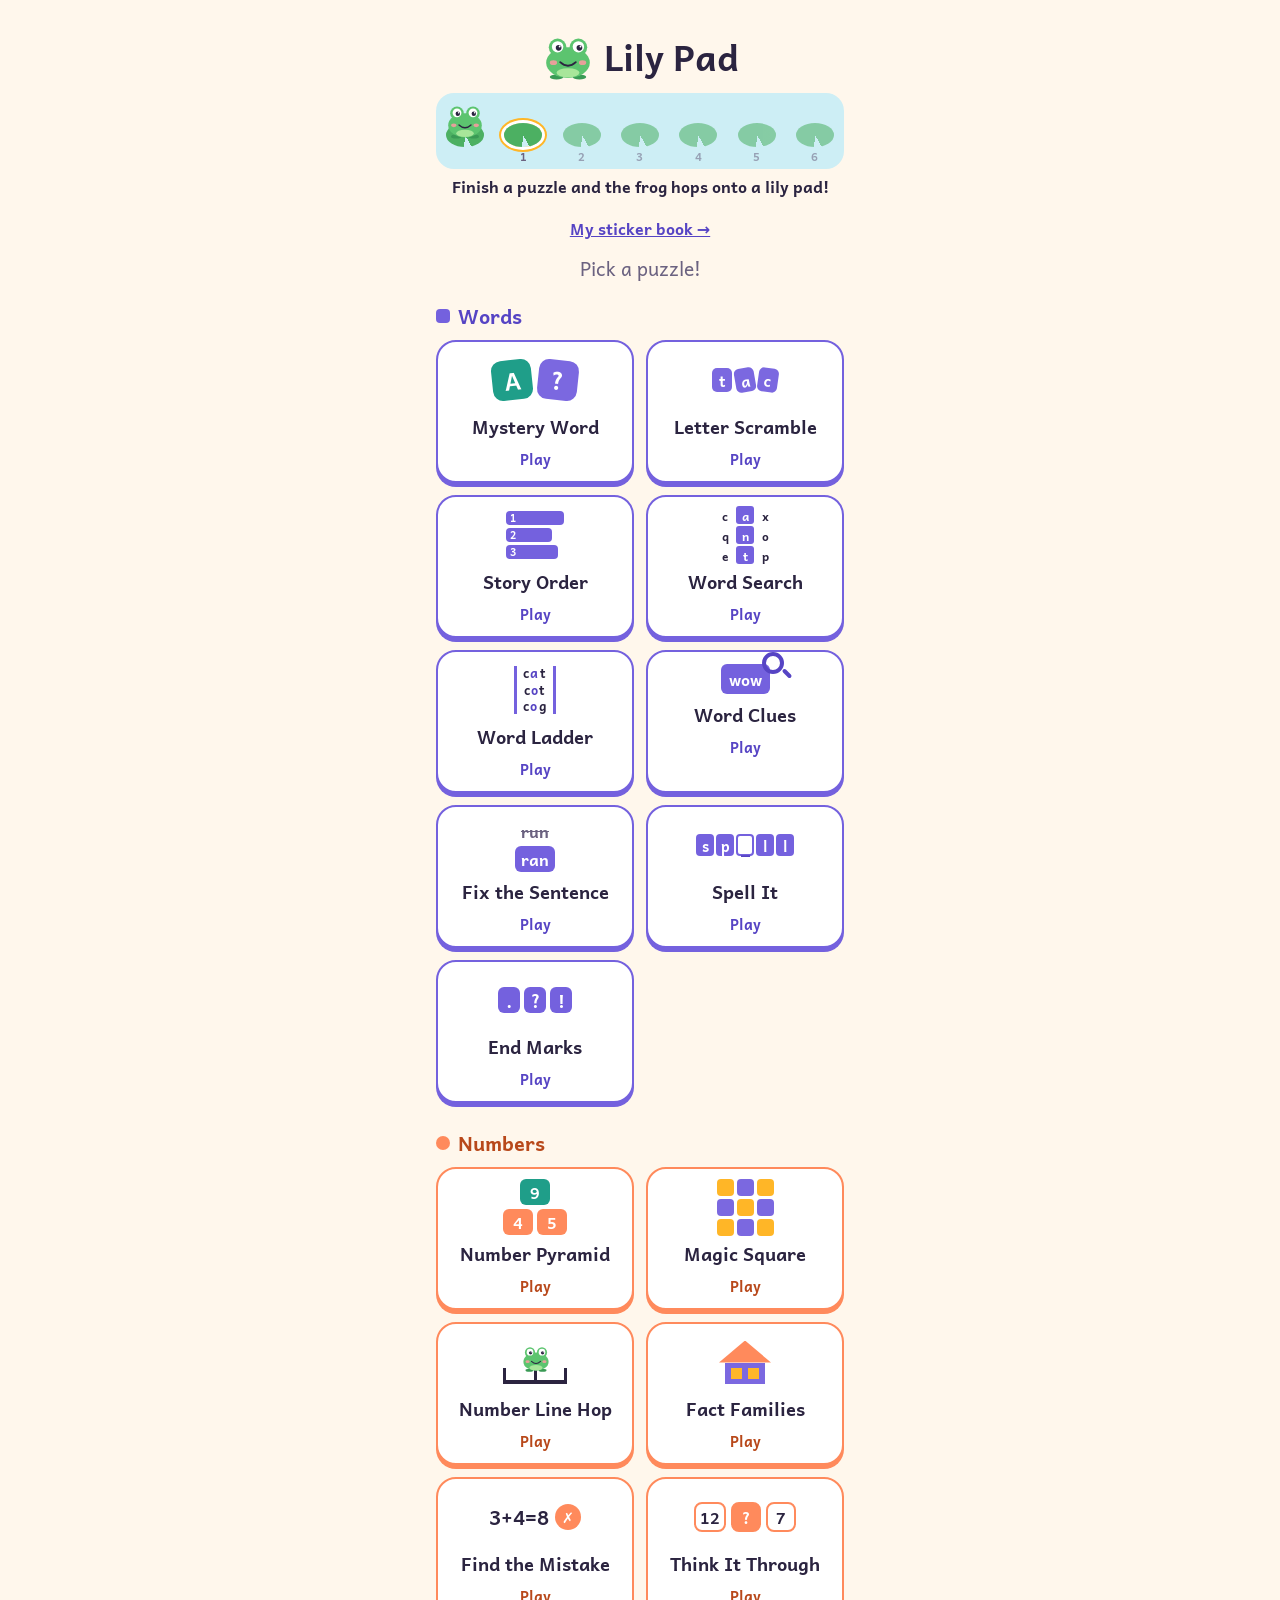
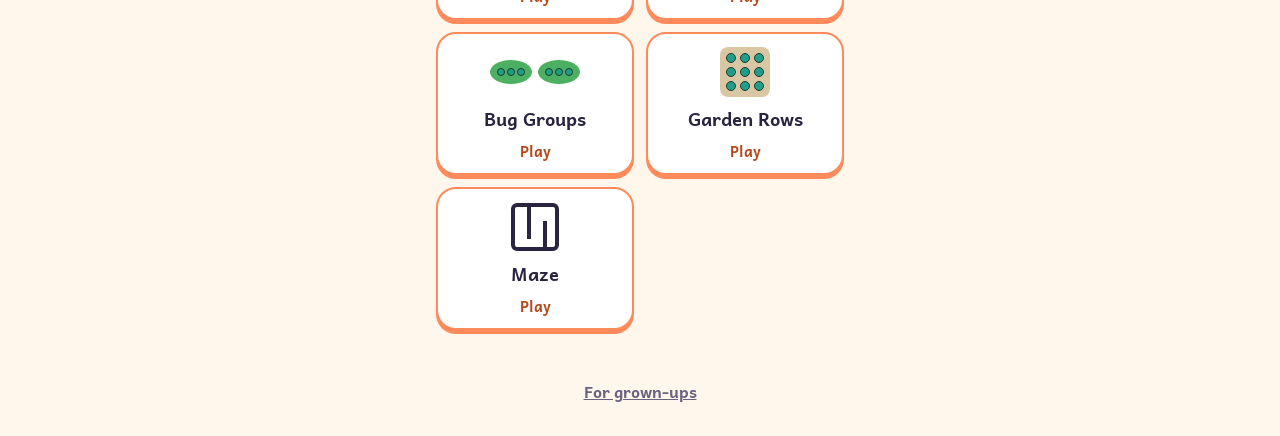
==== index.html @ 466ff2df "Merge pull request #61 from glee-builds/sticker-gifts Add a sticker gift after each puzzle, and a st" ====
<!DOCTYPE html>
<html lang="en">
<head>
  <meta charset="utf-8">
  <meta name="viewport" content="width=device-width, initial-scale=1, viewport-fit=cover">
  <meta name="theme-color" content="#fff7ec">
  <title>Lily Pad</title>
  <!-- Home-screen app: name, icon, and colors (see manifest.webmanifest). -->
  <link rel="manifest" href="manifest.webmanifest">
  <link rel="icon" href="assets/icon.svg" type="image/svg+xml">
  <link rel="apple-touch-icon" href="assets/apple-touch-icon.png">
  <meta name="apple-mobile-web-app-capable" content="yes">
  <meta name="mobile-web-app-capable" content="yes">
  <meta name="apple-mobile-web-app-title" content="Lily Pad">
  <link rel="stylesheet" href="styles.css">
</head>
<body>
  <!-- Splash: shown while the app starts, then faded out by app.js. -->
  <div id="splash" class="splash" aria-hidden="true">
    <img class="splash-frog" src="assets/frog.svg" alt="">
    <p class="splash-name">Lily Pad</p>
  </div>

  <div class="app">

    <!-- Home: pick a puzzle -->
    <section id="home" class="view">
      <header class="top home-top">
        <h1 class="brand"><img class="brand-frog" src="assets/frog.svg" alt="">Lily Pad</h1>
        <!-- The pond: one lily pad per puzzle day. Drawn by app.js. -->
        <div class="pond" id="pond" role="img"></div>
        <p class="pond-caption" id="pond-caption"></p>
        <!-- Links to yesterday's puzzles after a missed day. Filled in by app.js. -->
        <a class="catch-up" id="catch-up" hidden></a>
        <!-- Opens the sticker book. The count is filled in by app.js. -->
        <a class="sticker-link" id="sticker-link" href="#stickers"></a>
        <p class="subtitle" id="subtitle">Pick a puzzle!</p>
      </header>

      <section class="group group-words" aria-labelledby="group-words">
        <h2 class="group-title" id="group-words">Words</h2>
        <nav class="cards" aria-label="Words puzzles">
        <a class="card card-play card-words" href="#mystery-word">
          <span class="card-art" aria-hidden="true">
            <span class="mini mini-a">A</span><span class="mini mini-q">?</span>
          </span>
          <span class="card-name">Mystery Word</span>
          <span class="card-status" id="status-mystery-word">Play</span>
        </a>

        <a class="card card-play card-words" href="#letter-scramble">
          <span class="card-art" aria-hidden="true">
            <span class="scramble-art"><span>t</span><span>a</span><span>c</span></span>
          </span>
          <span class="card-name">Letter Scramble</span>
          <span class="card-status" id="status-letter-scramble">Play</span>
        </a>

        <a class="card card-play card-words" href="#story-order">
          <span class="card-art" aria-hidden="true">
            <span class="story-art"><span>1</span><span>2</span><span>3</span></span>
          </span>
          <span class="card-name">Story Order</span>
          <span class="card-status" id="status-story-order">Play</span>
        </a>
        <a class="card card-play card-words" href="#word-search">
          <span class="card-art" aria-hidden="true">
            <span class="search-art"><span>c</span><span class="search-art-hit">a</span><span>x</span><span>q</span><span class="search-art-hit">n</span><span>o</span><span>e</span><span class="search-art-hit">t</span><span>p</span></span>
          </span>
          <span class="card-name">Word Search</span>
          <span class="card-status" id="status-word-search">Play</span>
        </a>
        <a class="card card-play card-words" href="#word-ladder">
          <span class="card-art" aria-hidden="true">
            <span class="ladder-art"><span>c<b>a</b>t</span><span>c<b>o</b>t</span><span>c<b>o</b>g</span></span>
          </span>
          <span class="card-name">Word Ladder</span>
          <span class="card-status" id="status-word-ladder">Play</span>
        <a class="card card-play card-words" href="#word-clues">
            <span class="clue-art"><span class="clue-glass"></span><span class="clue-word">wow</span></span>
          <span class="card-name">Word Clues</span>
          <span class="card-status" id="status-word-clues">Play</span>
        </a>

        <a class="card card-play card-words" href="#fix-sentence">
          <span class="card-art" aria-hidden="true">
            <span class="fix-art"><span class="fix-art-old">run</span><span class="fix-art-new">ran</span></span>
          </span>
          <span class="card-name">Fix the Sentence</span>
          <span class="card-status" id="status-fix-sentence">Play</span>
        </a>
        <a class="card card-play card-words" href="#spell-it">
          <span class="card-art" aria-hidden="true">
            <span class="spell-art"><span>s</span><span>p</span><span class="spell-art-blank">_</span><span>l</span><span>l</span></span>
          </span>
          <span class="card-name">Spell It</span>
          <span class="card-status" id="status-spell-it">Play</span>
        </a>
        <a class="card card-play card-words" href="#end-marks">
          <span class="card-art" aria-hidden="true">
            <span class="marks-art"><span>.</span><span>?</span><span>!</span></span>
          </span>
          <span class="card-name">End Marks</span>
          <span class="card-status" id="status-end-marks">Play</span>
        </a>
        </nav>
      </section>

      <section class="group group-numbers" aria-labelledby="group-numbers">
        <h2 class="group-title" id="group-numbers">Numbers</h2>
        <nav class="cards" aria-label="Numbers puzzles">
        <a class="card card-play card-numbers" href="#number-pyramid">
          <span class="card-art" aria-hidden="true">
            <span class="bricks">
              <span class="brick-row"><span>9</span></span>
              <span class="brick-row"><span>4</span><span>5</span></span>
            </span>
          </span>
          <span class="card-name">Number Pyramid</span>
          <span class="card-status" id="status-number-pyramid">Play</span>
        </a>

        <a class="card card-play card-numbers" href="#magic-square">
          <span class="card-art" aria-hidden="true">
            <span class="square-art"><span></span><span></span><span></span><span></span><span></span><span></span><span></span><span></span><span></span></span>
          </span>
          <span class="card-name">Magic Square</span>
          <span class="card-status" id="status-magic-square">Play</span>
        </a>

        <a class="card card-play card-numbers" href="#number-line">
          <span class="card-art" aria-hidden="true">
            <span class="hop-art"><img class="hop-frog" src="assets/frog.svg" alt=""></span>
          </span>
          <span class="card-name">Number Line Hop</span>
          <span class="card-status" id="status-number-line">Play</span>
        </a>

        <a class="card card-play card-numbers" href="#fact-families">
          <span class="card-art" aria-hidden="true">
            <span class="house-art"><span class="house-art-roof"></span><span class="house-art-body"><span></span><span></span></span></span>
          </span>
          <span class="card-name">Fact Families</span>
          <span class="card-status" id="status-fact-families">Play</span>
        </a>

        <a class="card card-play card-numbers" href="#find-the-mistake">
          <span class="card-art" aria-hidden="true">
            <span class="oops-art"><span>3+4=8</span><span class="oops-mark">✗</span></span>
          </span>
          <span class="card-name">Find the Mistake</span>
          <span class="card-status" id="status-find-the-mistake">Play</span>
        </a>

        <a class="card card-play card-numbers" href="#word-problems">
          <span class="card-art" aria-hidden="true">
            <span class="think-art"><span>12</span><span class="think-q">?</span><span>7</span></span>
          </span>
          <span class="card-name">Think It Through</span>
          <span class="card-status" id="status-word-problems">Play</span>
        </a>

        <a class="card card-play card-numbers" href="#bug-groups">
          <span class="card-art" aria-hidden="true">
            <span class="bugs-art"><span><i></i><i></i><i></i></span><span><i></i><i></i><i></i></span></span>
          </span>
          <span class="card-name">Bug Groups</span>
          <span class="card-status" id="status-bug-groups">Play</span>
        </a>

        <a class="card card-play card-numbers" href="#garden-rows">
          <span class="card-art" aria-hidden="true">
            <span class="garden-art"><i></i><i></i><i></i><i></i><i></i><i></i><i></i><i></i><i></i></span>
          </span>
          <span class="card-name">Garden Rows</span>
          <span class="card-status" id="status-garden-rows">Play</span>
        </a>

        <a class="card card-play card-numbers" href="#maze">
          <span class="card-art" aria-hidden="true">
            <span class="maze-art"></span>
          </span>
          <span class="card-name">Maze</span>
          <span class="card-status" id="status-maze">Play</span>
        </a>
        </nav>
      </section>

      <p class="grown-up-link"><a href="#grown-ups">For grown-ups</a></p>
    </section>

    <!-- Each game's screen is added here by src/app.js, from its GAMES list. -->

  </div>

  <!-- Celebration card, shared by every game. -->
  <section id="done" class="done" role="dialog" aria-labelledby="done-title" hidden>
    <div class="done-card">
      <img class="done-star" src="assets/frog.svg" alt="">
      <p class="done-title" id="done-title">You did it!</p>
      <p class="done-streak" id="done-streak"></p>
      <!-- The gift: tap to open it and get a sticker. Filled in by app.js. -->
      <button class="gift" type="button" id="gift" hidden>
        <span class="gift-box" aria-hidden="true">🎁</span>
        <span class="gift-label">Tap to open your gift!</span>
      </button>
      <p class="gift-sticker" id="gift-sticker" hidden></p>
      <a class="button" href="#">Pick another puzzle</a>
      <button class="link-button" type="button" id="done-close">See my puzzle</button>
    </div>
  </section>

  <!-- Falling stars at the end of a puzzle. Filled in by app.js. -->
  <div id="confetti" class="confetti" aria-hidden="true"></div>

  <noscript>This puzzle needs JavaScript turned on.</noscript>
  <p id="load-problem" class="load-problem" role="alert" hidden>
    Lily Pad didn't finish loading. Pull down to refresh, or close it and open it again.
  </p>
  <script type="module" src="src/app.js"></script>
  <script>
    // If the app's code hasn't started after 5 seconds (for example, the
    // phone kept an old copy of a file after an update), say so kindly.
    setTimeout(function () {
      if (!window.lilyPadStarted) document.getElementById('load-problem').hidden = false;
    }, 5000);
  </script>
</body>
</html>
---- styles.css ----
/* Colors live here as variables so every screen uses the same palette. */
:root {
  --bg: #fff7ec;
  --text: #2b2440;
  --muted: #6b6280;
  --surface: #ffffff;
  --border: #e3dccf;

  /* Letter marks: color AND a symbol, never color alone. */
  --here: #1f9e89;       /* teal, with a check mark */
  --elsewhere: #7b68e0;  /* purple, with a two-way arrow */
  --none: #b9b3c6;       /* gray, no symbol */
  --mark-text: #ffffff;

  --go: #ff8a5c;
  --on-go: #2b2440;      /* text on orange: dark in both modes (white is too faint) */
  --star: #ffb627;
  --words: #7461de;      /* home sections: purple for words (white text on it: 4.7:1) */
  --words-ink: #5644c4;  /* darker, for text on white */
  --numbers: #ff8a5c;    /* orange for numbers */
  --numbers-ink: #b8481a;
  --size-ink: #12705f;   /* teal text: "how many in each group" (times puzzles) */
  --water: #cdeef5;      /* the pond on the home screen */
  --pad: #4cb062;
  --bank: #d9c7a3;
}

@media (prefers-color-scheme: dark) {
  :root {
    --bg: #1d1a2b;
    --text: #f6f1ff;
    --muted: #b7aecb;
    --surface: #2c2840;
    --border: #463f60;
    --none: #67617f;
    --words-ink: #b4a8ff;
    --numbers-ink: #ffa47f;
    --size-ink: #5fd6bd;
    --water: #22405a;
    --bank: #6b5b45;
  }
}

* {
  box-sizing: border-box;
}

/* Anything hidden stays hidden, even if its own rule sets display. */
[hidden] {
  display: none !important;
}

/* Andika: a font made for children learning to read, with the "a" and "g"
   kids learn to write. The files live in this repo (assets/fonts, with its
   license), so there are still no outside network requests. Weights above
   700 use the bold file. */
@font-face {
  font-family: "Andika";
  src: url("assets/fonts/andika-latin-400-normal.woff2") format("woff2");
  font-weight: 400;
  font-style: normal;
  font-display: swap;
}

@font-face {
  font-family: "Andika";
  src: url("assets/fonts/andika-latin-700-normal.woff2") format("woff2");
  font-weight: 700;
  font-style: normal;
  font-display: swap;
}

html,
body {
  margin: 0;
}

body {
  background: var(--bg);
  color: var(--text);
  font-family: "Andika", ui-rounded, system-ui, -apple-system, "Segoe UI", Roboto, sans-serif;
  -webkit-text-size-adjust: 100%;
}

/* Buttons don't pick up the page font on their own. */
button {
  font-family: inherit;
}

/* ---------- Splash ---------- */

/* The splash fades out by itself (CSS only), so it can never get stuck
   over the app, even if the app's code fails to load. */
.splash {
  position: fixed;
  inset: 0;
  z-index: 100;
  display: flex;
  flex-direction: column;
  align-items: center;
  justify-content: center;
  gap: 8px;
  background: var(--water);
  pointer-events: none;
  animation: splash-out 400ms ease 700ms forwards;
}

@keyframes splash-out {
  to {
    opacity: 0;
    visibility: hidden;
  }
}

.splash-frog {
  width: 140px;
}

.splash-name {
  margin: 0;
  font-size: 2.4rem;
  font-weight: 800;
  color: var(--text);
}

/* Shown only if the app's code didn't start (see the script in index.html). */
.load-problem {
  position: fixed;
  left: 16px;
  right: 16px;
  bottom: max(16px, env(safe-area-inset-bottom));
  z-index: 110;
  margin: 0;
  padding: 14px 16px;
  border-radius: 14px;
  background: var(--surface);
  border: 2px solid var(--go);
  text-align: center;
  font-weight: 700;
}

/* ---------- Page layout ---------- */

.app {
  max-width: 440px;
  min-height: 100dvh;
  margin: 0 auto;
  display: flex;
  flex-direction: column;
  padding: max(8px, env(safe-area-inset-top)) 16px max(12px, env(safe-area-inset-bottom));
}

.top {
  text-align: center;
}

.top h1 {
  font-size: 1.6rem;
  margin: 4px 0 2px;
}

.legend {
  display: flex;
  justify-content: center;
  flex-wrap: wrap;
  gap: 4px 12px;
  margin: 0 0 6px;
  font-size: 0.8rem;
  color: var(--muted);
}

.legend-item {
  display: inline-flex;
  align-items: center;
  gap: 4px;
}

.swatch {
  position: relative;
  width: 18px;
  height: 18px;
  border-radius: 5px;
  display: inline-block;
}

.game {
  flex: 1;
  display: flex;
  flex-direction: column;
}

.loading {
  margin: auto;
  color: var(--muted);
}

/* The message line under a game (made by liveMessage in src/ui.js).
   Games add a rule only for what differs. */
.message {
  min-height: 1.5em;
  margin: 10px 0;
  text-align: center;
  font-size: 1.1rem;
  font-weight: 700;
}

/* A finished game fades its controls. */
.finished :is(.np-pad, .wg-keyboard, .hint-button, .ls-buttons) {
  opacity: 0.5;
  pointer-events: none;
}

.hint-button {
  margin: 10px auto 0;
  min-width: 140px;
}

/* A row of buttons under a game (Back, Hint, Next). */
.button-row {
  display: flex;
  justify-content: center;
  gap: 10px;
  margin-top: 10px;
}

.button-row .lw-button {
  min-width: 130px;
}

/* "Problem 2 of 4" above a game. */
.count-line {
  margin: 6px 0 0;
  text-align: center;
  color: var(--muted);
  font-weight: 700;
}

/* The full-width Next button after each problem. */
.next-button {
  width: 100%;
  border: none;
  font: inherit;
  font-size: 1.15rem;
  cursor: pointer;
}

/* Dragging (dragOrTap in src/ui.js): the copy under the finger, and the
   box it would land in. Games set the copy's size and color. */
.drag-ghost {
  position: fixed;
  z-index: 50;
  display: grid;
  place-items: center;
  box-shadow: 0 6px 16px rgb(0 0 0 / 0.3);
  transform: translate(-50%, -70%) scale(1.1); /* just above the fingertip */
  pointer-events: none;
}

.drop-over {
  border-color: var(--star);
  box-shadow: 0 0 0 3px var(--star);
}

/* ---------- Screens ---------- */

.view {
  flex: 1;
  display: flex;
  flex-direction: column;
}

.game-top {
  position: relative;
}

/* The title row is as tall as the back button, so the legend sits below it. */
.game-top h1 {
  margin: 0 0 4px;
  line-height: 48px;
}

/* Back button: a 48px circle in the top-left corner. */
.back {
  position: absolute;
  left: 0;
  top: 0;
  width: 48px;
  height: 48px;
  display: grid;
  place-items: center;
  border-radius: 50%;
  background: var(--surface);
  border: 2px solid var(--border);
  color: var(--text);
  font-size: 1.5rem;
  font-weight: 800;
  text-decoration: none;
}

.button {
  display: inline-block;
  margin-top: 12px;
  padding: 12px 20px;
  min-height: 48px;
  border-radius: 12px;
  background: var(--go);
  color: var(--on-go);
  font-weight: 800;
  text-decoration: none;
}

/* ---------- Home: pick a puzzle ---------- */

.home-top {
  padding: 16px 0 8px;
}

.home-top h1 {
  font-size: 2.2rem;
}

/* The app name with the frog beside it. */
.brand {
  display: flex;
  align-items: center;
  justify-content: center;
  gap: 10px;
}

.brand-frog {
  width: 52px;
  height: auto;
}

.subtitle {
  margin: 0;
  font-size: 1.2rem;
  color: var(--muted);
}

/* The pond: lily pads in a strip of water, the frog on today's pad. */
.pond {
  display: flex;
  justify-content: space-between;
  align-items: flex-end;
  gap: 4px;
  margin: 8px 0 4px;
  padding: 30px 10px 22px; /* room for the frog above and numbers below */
  border-radius: 18px;
  background: var(--water);
}

.pad {
  position: relative;
  width: 38px;
  height: 24px;
  border-radius: 50%;
  /* A lily pad: a green circle with a notch cut out. */
  background: conic-gradient(from 150deg, transparent 0 34deg, var(--pad) 34deg);
}

.pad-bank {
  border-radius: 10px;
  background: var(--bank);
}

/* Pads already visited wear a small flower. */
.pad-visited::after {
  content: "";
  position: absolute;
  top: 5px;
  left: 9px;
  width: 9px;
  height: 9px;
  border-radius: 50%;
  background: #ff9aa2;
  box-shadow: 0 0 0 2px #ffffff;
}

/* The next pad: a dashed ring, "hop here today". */
.pad-next {
  box-shadow: 0 0 0 3px var(--surface), 0 0 0 5px var(--star);
}

.pad-ahead {
  opacity: 0.55;
}

.pond-frog {
  position: absolute;
  left: 50%;
  bottom: 8px;
  width: 40px;
  transform: translateX(-50%);
}

.pond-frog-hop {
  animation: pad-hop 700ms ease-out;
}

@keyframes pad-hop {
  0% { transform: translate(-150%, 0); }
  50% { transform: translate(-100%, -22px); }
  100% { transform: translate(-50%, 0); }
}

.pad-number {
  position: absolute;
  left: 0;
  right: 0;
  bottom: -18px;
  text-align: center;
  font-size: 0.7rem;
  font-weight: 700;
  color: var(--muted);
}

.pond-caption {
  margin: 4px 0 4px;
  font-size: 1rem;
  font-weight: 700;
}

.catch-up {
  display: inline-block;
  margin: 0 0 4px;
  padding: 12px 16px; /* a 48px tap target */
  color: var(--words-ink);
  font-weight: 700;
}

.catch-up[hidden] {
  display: none;
}

.yesterday-tag {
  margin: 2px 0 0;
  font-size: 0.85rem;
  font-weight: 700;
  color: var(--words-ink);
}

.pond-streak {
  display: block;
  font-size: 0.9rem;
  color: var(--muted);
}

.cards {
  display: grid;
  grid-template-columns: 1fr 1fr;
  gap: 12px;
  padding: 0 0 16px;
}

/* Words and Numbers sections, each with its own color. */
.group-title {
  display: flex;
  align-items: center;
  gap: 8px;
  margin: 8px 0 8px;
  font-size: 1.25rem;
}

.group-title::before {
  content: "";
  width: 14px;
  height: 14px;
  border-radius: 4px;
}

.group-words .group-title { color: var(--words-ink); }
.group-words .group-title::before { background: var(--words); }
.group-numbers .group-title { color: var(--numbers-ink); }
.group-numbers .group-title::before { background: var(--numbers); border-radius: 50%; }

.card {
  display: flex;
  flex-direction: column;
  align-items: center;
  gap: 6px;
  padding: 12px 8px 10px;
  border-radius: 20px;
  background: var(--surface);
  border: 2px solid var(--border);
  color: var(--text);
  text-decoration: none;
  text-align: center;
}

.card-play {
  border-color: var(--here);
  box-shadow: 0 4px 0 var(--here);
}

.card-play:active {
  transform: translateY(3px);
  box-shadow: 0 1px 0 var(--here);
}

.card-soon {
  opacity: 0.55;
}

.card-name {
  font-size: 1.15rem;
  font-weight: 800;
}

.card-status {
  font-size: 0.9rem;
  font-weight: 700;
  color: var(--muted);
}

.card-play .card-status {
  color: var(--here);
}

.card-words { border-color: var(--words); box-shadow: 0 4px 0 var(--words); }
.card-words:active { box-shadow: 0 1px 0 var(--words); }
.card-words .card-status { color: var(--words-ink); }
.card-numbers { border-color: var(--numbers); box-shadow: 0 4px 0 var(--numbers); }
.card-numbers:active { box-shadow: 0 1px 0 var(--numbers); }
.card-numbers .card-status { color: var(--numbers-ink); }

/* Small drawings on each card, made from shapes (no image files). */
.card-art {
  height: 52px;
  display: flex;
  align-items: center;
  justify-content: center;
  gap: 6px;
}

.mini {
  width: 40px;
  height: 40px;
  border-radius: 10px;
  display: grid;
  place-items: center;
  color: #ffffff;
  font-size: 1.5rem;
  font-weight: 800;
}

.mini-a { background: var(--here); transform: rotate(-6deg); }
.mini-q { background: var(--elsewhere); transform: rotate(6deg); }

/* Story Order card: three numbered strips. */
.story-art {
  display: flex;
  flex-direction: column;
  gap: 3px;
}

.story-art span {
  width: 58px;
  height: 14px;
  padding-left: 4px;
  border-radius: 4px;
  background: var(--words);
  color: #ffffff;
  font-size: 0.65rem;
  font-weight: 800;
  line-height: 14px;
  text-align: left;
}

.story-art span:nth-child(2) { width: 46px; }
.story-art span:nth-child(3) { width: 52px; }

.search-art {
  display: grid;
  grid-template-columns: repeat(3, 18px);
  gap: 2px;
}

.search-art span {
  height: 18px;
  display: grid;
  place-items: center;
  border-radius: 3px;
  background: var(--surface);
  color: var(--text);
  font-size: 0.75rem;
  font-weight: 800;
}

.search-art .search-art-hit {
  background: var(--words);
  color: #ffffff;
}

.ladder-art {
  display: flex;
  flex-direction: column;
  gap: 2px;
  padding: 0 6px;
  border-left: 3px solid var(--words);
  border-right: 3px solid var(--words);
}

.ladder-art span {
  font-size: 0.8rem;
  font-weight: 800;
  line-height: 1.15;
  letter-spacing: 0.08em;
}

.ladder-art b {
  color: var(--words-ink);
}

.bricks {
  display: flex;
  flex-direction: column;
  align-items: center;
  gap: 4px;
}

.brick-row {
  display: flex;
  gap: 4px;
}

.brick-row span {
  width: 30px;
  height: 26px;
  border-radius: 6px;
  display: grid;
  place-items: center;
  background: var(--go);
  color: #ffffff;
  font-weight: 800;
}

.brick-row:first-child span {
  background: var(--here);
}

.square-art {
  display: grid;
  grid-template-columns: repeat(3, 17px);
  gap: 3px;
}

.square-art span {
  height: 17px;
  border-radius: 4px;
  background: var(--elsewhere);
}

.square-art span:nth-child(odd) {
  background: var(--star);
}

.maze-art {
  width: 48px;
  height: 48px;
  border-radius: 6px;
  background:
    linear-gradient(var(--text), var(--text)) 12px 0 / 4px 32px no-repeat,
    linear-gradient(var(--text), var(--text)) 28px 14px / 4px 34px no-repeat,
    var(--surface);
  border: 4px solid var(--text);
}

/* ---------- Letter Scramble ---------- */

.scramble-art {
  display: flex;
  gap: 3px;
}

.scramble-art span {
  width: 20px;
  height: 24px;
  display: grid;
  place-items: center;
  border-radius: 5px;
  background: var(--elsewhere);
  color: #ffffff;
  font-size: 0.95rem;
  font-weight: 800;
}

.scramble-art span:nth-child(2) { transform: rotate(-10deg); }
.scramble-art span:nth-child(3) { transform: rotate(8deg); }

/* The day's words along the top: dots until spelled. */
.ls-found {
  display: flex;
  justify-content: center;
  gap: 8px;
  margin: 2px 0 6px;
}

.ls-found-word {
  min-width: 52px;
  padding: 4px 8px;
  border: 2px solid var(--border);
  border-radius: 8px;
  text-align: center;
  font-weight: 800;
  text-transform: uppercase;
  color: var(--muted);
  letter-spacing: 0.08em;
}

.ls-found-now {
  border-color: var(--text);
  color: var(--text);
}

.ls-found-done {
  border-color: var(--here);
  background: var(--here);
  color: #ffffff;
}

.ls-boxes,
.ls-tray {
  display: flex;
  justify-content: center;
  gap: 10px;
}

.ls-boxes {
  margin: auto 0 0;
}

.ls-tray {
  margin: 28px 0 0;
}

.ls-box,
.ls-tile,
.ls-ghost {
  width: 64px;
  height: 72px;
  border-radius: 12px;
  font: inherit;
  font-size: 2.2rem;
  font-weight: 800;
  text-transform: uppercase;
}

.ls-box {
  position: relative;
  border: 3px dashed var(--muted);
  background: transparent;
  color: var(--text);
  touch-action: manipulation;
  cursor: pointer;
}

.ls-box-filled {
  border: 3px solid var(--text);
  background: var(--surface);
}

/* In the right place: green with a check, never color alone. */
.ls-box-locked {
  border-color: var(--here);
  background: var(--here);
  color: #ffffff;
}

.ls-box-locked::after {
  content: "✓";
  position: absolute;
  top: 2px;
  right: 5px;
  font-size: 0.9rem;
}

.ls-tile {
  border: none;
  background: var(--elsewhere);
  color: #ffffff;
  touch-action: none; /* dragging a letter must not scroll the page */
  cursor: grab;
}

/* A letter that is in a box (or being dragged) leaves a dashed gap. */
.ls-tile-used,
.ls-tile-lifted {
  background: transparent;
  color: transparent;
  outline: 3px dashed var(--border);
  outline-offset: -3px;
}

.ls-tile:disabled:not(.ls-tile-used) {
  opacity: 0.6;
}

.ls-ghost {
  background: var(--elsewhere);
  color: #ffffff;
}

.ls-message {
  min-height: 2.6em;
  margin: 20px 0 auto; /* right under the letters; buttons at the bottom */
}

.ls-buttons {
  display: grid;
  grid-template-columns: 1fr 1fr;
  gap: 10px;
}

/* ---------- Maze ---------- */

.mz-message {
  min-height: 2.6em;
  margin: 4px 0 8px;
}

.mz-grid {
  --cell: min(calc((100vw - 40px) / var(--size)), calc(56dvh / var(--size)), 56px);
  display: grid;
  grid-template-columns: repeat(var(--size), var(--cell));
  grid-auto-rows: var(--cell);
  justify-content: center;
  margin: auto 0;
  touch-action: none; /* tracing must not scroll the page */
  user-select: none;
  -webkit-user-select: none;
}

.mz-cell {
  position: relative;
  background: var(--surface);
}

/* Walls: each square draws its top and left; the edges draw the rest. */
.mz-n { border-top: 4px solid var(--text); }
.mz-w { border-left: 4px solid var(--text); }
.mz-e { border-right: 4px solid var(--text); }
.mz-s { border-bottom: 4px solid var(--text); }

.mz-path {
  background: var(--here);
}

.mz-glow {
  background: color-mix(in srgb, var(--star) 45%, var(--surface));
}

/* Start: a green dot. Goal: a star. Head of the path: a white dot. */
.mz-start::after,
.mz-goal::after,
.mz-head::before {
  position: absolute;
  inset: 0;
  display: grid;
  place-items: center;
  font-size: calc(var(--cell) * 0.6);
  line-height: 1;
}

.mz-start::after {
  content: "●";
  color: var(--here);
}

.mz-start.mz-path::after {
  color: #ffffff;
}

.mz-goal::after {
  content: "★";
  color: var(--star);
}

.mz-head:not(.mz-start)::before {
  content: "●";
  color: #ffffff;
  font-size: calc(var(--cell) * 0.45);
}

.hop-art {
  position: relative;
  width: 64px;
  height: 44px;
  border-bottom: 4px solid var(--text);
  background:
    linear-gradient(var(--text), var(--text)) 0 100% / 3px 12px no-repeat,
    linear-gradient(var(--text), var(--text)) 50% 100% / 3px 12px no-repeat,
    linear-gradient(var(--text), var(--text)) 100% 100% / 3px 12px no-repeat;
}

.hop-frog {
  position: absolute;
  left: 18px;
  top: 4px;
  width: 30px;
}

/* ---------- Word Search ---------- */

.ws-theme {
  margin: 0;
  text-align: center;
  font-size: 1.25rem;
  color: var(--words-ink);
}

.ws-message {
  min-height: 1.4em;
  margin: 0 0 6px;
  font-size: 1rem;
}

/* 15 squares across: as wide as the screen allows, up to 34px each. */
.ws-grid {
  --cell: min(calc((100vw - 24px) / 15), calc(52dvh / 15), 34px);
  display: grid;
  grid-template-columns: repeat(15, var(--cell));
  grid-auto-rows: var(--cell);
  justify-content: center;
  touch-action: none; /* tracing must not scroll the page */
  user-select: none;
  -webkit-user-select: none;
}

.ws-cell {
  display: grid;
  place-items: center;
  font-size: calc(var(--cell) * 0.62);
  font-weight: 700;
  line-height: 1;
}

/* Found words: teal squares, and a check in the list below. */
.ws-found {
  background: color-mix(in srgb, var(--here) 30%, transparent);
}

.ws-pick {
  background: var(--words);
  color: #ffffff;
  border-radius: 4px;
}

.ws-glow {
  background: var(--star);
  border-radius: 4px;
}

.ws-words {
  display: flex;
  flex-wrap: wrap;
  justify-content: center;
  gap: 5px 6px;
  margin: 10px 0 0;
  padding: 0;
  list-style: none;
}

.ws-word {
  padding: 1px 8px;
  border: 2px solid var(--border);
  border-radius: 999px;
  background: var(--surface);
  font-weight: 800;
  font-size: 0.85rem;
  letter-spacing: 0.03em;
}

.ws-word-found {
  border-color: var(--here);
  color: var(--muted);
  text-decoration: line-through;
}

.ws-word-found::before {
  content: "✓ ";
  color: var(--here);
  text-decoration: none;
  display: inline-block;
}

/* ---------- Word Ladder ---------- */

.wl-goal {
  margin: 4px 0 6px;
  text-align: center;
  font-size: 1.2rem;
  font-weight: 800;
  letter-spacing: 0.06em;
  color: var(--words-ink);
}

/* The ladder: rails on both sides, one word per rung. Scrolls if the
   player takes a long way round. */
.wl-rungs {
  flex: 1 1 auto;
  min-height: 0;
  overflow-y: auto;
  display: flex;
  flex-direction: column;
  align-items: center;
  gap: 6px;
  width: fit-content;
  max-width: 100%;
  margin: 0 auto;
  padding: 4px 14px;
  border-left: 4px solid var(--bank);
  border-right: 4px solid var(--bank);
}

.wl-rung {
  display: flex;
  gap: 4px;
}

.wl-tile {
  width: 34px;
  height: 34px;
  display: grid;
  place-items: center;
  border: 2px solid var(--border);
  border-radius: 8px;
  background: var(--surface);
  font-size: 1.2rem;
  font-weight: 800;
  text-transform: uppercase;
}

/* The letter that changed on this step. */
.wl-tile-new {
  border-color: var(--words);
  color: var(--words-ink);
}

.wl-rung-start .wl-tile {
  background: var(--words);
  border-color: var(--words);
  color: #ffffff;
}

/* The end word wears a star in the tile border color. */
.wl-rung-end .wl-tile {
  border-color: var(--star);
  border-width: 3px;
}

.wl-rung-end::after {
  content: "★";
  align-self: center;
  margin-left: 4px;
  color: var(--star);
}

.wl-rung-empty .wl-tile {
  border-style: dashed;
  background: transparent;
}

/* The word to change: big tiles to tap. */
.wl-tile-big {
  width: 52px;
  height: 52px;
  padding: 0;
  font: inherit;
  font-size: 1.6rem;
  font-weight: 800;
  text-transform: uppercase;
  color: var(--text);
  touch-action: manipulation;
  cursor: pointer;
}

/* The picked letter: purple with a raised outline, so it's not color alone. */
.wl-tile-picked {
  background: var(--words);
  border-color: var(--words);
  color: #ffffff;
  box-shadow: 0 0 0 3px var(--text);
}

.wl-message {
  min-height: 2.6em;
  margin: 8px 0;
  font-size: 1rem;
}

.wl-keyboard .wg-key {
  height: 48px;
}

/* ---------- For grown-ups ---------- */

.grown-up-link {
  margin: 20px 0 8px;
  text-align: center;
}

.grown-up-link a {
  display: inline-block;
  padding: 12px 16px; /* a 48px tap target */
  color: var(--muted);
  font-weight: 700;
}

.gu-summary {
  margin: 4px 0 0;
  text-align: center;
  font-weight: 700;
}

.gu-level {
  margin: 6px 0 0;
  text-align: center;
  color: var(--muted);
}

.gu-heading {
  margin: 18px 0 8px;
  font-size: 1.1rem;
}

/* 4 rows of 7 days, with weekday letters on top. */
.gu-weeks {
  display: grid;
  grid-template-columns: repeat(7, 1fr);
  gap: 4px;
}

.gu-weekday {
  text-align: center;
  font-size: 0.8rem;
  font-weight: 700;
  color: var(--muted);
}

.gu-day {
  display: flex;
  flex-direction: column;
  align-items: center;
  padding: 4px 0;
  border: 2px solid var(--border);
  border-radius: 8px;
  background: var(--surface);
  line-height: 1.2;
}

/* Played days: teal, and a count with a check, so it's not color alone. */
.gu-day-played {
  border-color: var(--here);
  background: color-mix(in srgb, var(--here) 18%, var(--surface));
}

.gu-today {
  box-shadow: 0 0 0 2px var(--text);
}

.gu-date {
  font-size: 0.8rem;
  color: var(--muted);
}

.gu-count {
  font-weight: 800;
}

.gu-games {
  margin: 0;
  padding: 0;
  list-style: none;
}

.gu-game {
  display: flex;
  justify-content: space-between;
  padding: 8px 2px;
  border-bottom: 1px solid var(--border);
}

.gu-times {
  color: var(--muted);
  font-weight: 700;
}

.gu-start-over {
  margin: 24px auto 0;
  min-width: 160px;
}

.gu-confirm {
  margin-top: 20px;
  padding: 12px;
  border: 2px solid var(--numbers-ink);
  border-radius: 12px;
  text-align: center;
}

.gu-confirm p {
  margin: 0 0 12px;
}

.gu-confirm .lw-button {
  margin: 0 4px;
  padding: 0 14px;
}

.gu-reset {
  border-color: var(--numbers-ink);
  color: var(--numbers-ink);
}

/* ---------- Number Line Hop ---------- */

.nl-dots {
  display: flex;
  justify-content: center;
  gap: 10px;
  margin: 2px 0 6px;
}

.nl-dot {
  width: 16px;
  height: 16px;
  border-radius: 50%;
  border: 2px solid var(--border);
  background: var(--surface);
}

.nl-dot-now { border-color: var(--go); background: var(--go); }
.nl-dot-done { border-color: var(--here); background: var(--here); }
.nl-dot-shown { border-color: var(--elsewhere); background: var(--elsewhere); }

/* The line: ticks for every number, taller at 5s, labels at 10s. */
.nl-line {
  position: relative;
  height: 110px;
  margin: auto 18px;
}

.nl-ticks {
  position: absolute;
  left: 0;
  right: 0;
  top: 66px;
  height: 4px;
  background: var(--text);
  border-radius: 2px;
}

.nl-tick {
  position: absolute;
  top: -5px;
  width: 2px;
  height: 14px;
  margin-left: -1px;
  background: var(--text);
}

.nl-tick-five { top: -8px; height: 20px; }
.nl-tick-ten { top: -11px; height: 26px; width: 3px; }

.nl-label {
  position: absolute;
  top: 28px;
  left: 50%;
  transform: translateX(-50%);
  font-size: 1rem;
  font-weight: 800;
}

.nl-frog {
  position: absolute;
  top: 18px;
  width: 44px;
  transform: translateX(-50%);
  transition: left 500ms ease-in-out;
}

.nl-frog-jump {
  animation: frog-hop 500ms ease-in-out;
}

@keyframes frog-hop {
  0%, 100% { margin-top: 0; }
  50% { margin-top: -26px; }
}

/* The hop card: 34  +10  →  ? */
.nl-card {
  display: flex;
  justify-content: center;
  align-items: center;
  gap: 10px;
  min-height: 60px;
  font-size: 1.9rem;
  font-weight: 800;
}

.nl-hop {
  padding: 4px 12px;
  border-radius: 12px;
  color: #ffffff;
}

.nl-hop-plus { background: var(--here); }
.nl-hop-minus { background: var(--elsewhere); }

.nl-arrow { color: var(--muted); }

.nl-answer {
  min-width: 70px;
  padding: 2px 10px;
  border: 3px solid var(--go);
  border-radius: 12px;
  background: var(--surface);
  text-align: center;
}

.nl-message {
  min-height: 2.6em;
  margin: 4px 0 8px;
}

.house-art {
  display: flex;
  flex-direction: column;
  align-items: center;
}

.house-art-roof {
  width: 52px;
  height: 22px;
  background: var(--go);
  clip-path: polygon(50% 0, 100% 100%, 0 100%);
}

.house-art-body {
  display: flex;
  gap: 6px;
  justify-content: center;
  width: 40px;
  padding: 5px 0;
  background: var(--elsewhere);
}

.house-art-body span {
  width: 11px;
  height: 11px;
  background: var(--star);
}

/* ---------- Fact Families ---------- */

.ff-street {
  display: flex;
  justify-content: center;
  gap: 14px;
  margin: 0 0 4px;
  font-size: 2rem;
  line-height: 1;
}

/* Houses still to do, the one being built (underlined, not just a color), and lit ones. */
.ff-street-house { color: var(--muted); }
.ff-street-now { color: var(--words-ink); text-decoration: underline; text-underline-offset: 4px; }
.ff-street-lit { color: var(--numbers-ink); }

.ff-house {
  width: min(320px, 100%);
  margin: 24px auto 0; /* the instructions sit right under the house */
  display: flex;
  flex-direction: column;
  align-items: center;
}

/* The roof is a triangle: the whole number on top, the two parts below. */
.ff-roof {
  position: relative;
  width: 100%;
  height: 150px;
  background: var(--go);
  clip-path: polygon(50% 0, 100% 100%, 0 100%);
  display: grid;
  grid-template-columns: 1fr 1fr;
  grid-template-rows: 1fr 1fr;
  justify-items: center;
  align-items: center;
  padding: 26px 50px 8px;
}

.ff-num {
  width: 62px;
  height: 52px;
  border: none;
  border-radius: 12px;
  background: var(--surface);
  color: var(--text);
  font: inherit;
  font-size: 1.5rem;
  font-weight: 800;
  touch-action: manipulation;
  cursor: pointer;
}

.ff-num-whole {
  grid-column: 1 / 3;
}

.ff-num {
  touch-action: none; /* dragging a number must not scroll the page */
}

.ff-num:disabled {
  opacity: 0.45;
}

.ff-house-lit .ff-num:disabled {
  opacity: 1;
}

/* A number that is in a box (or being dragged) leaves a dashed gap. */
.ff-num-used,
.ff-num-lifted {
  background: transparent;
  color: transparent;
  outline: 3px dashed var(--surface);
  outline-offset: -3px;
}

/* The house below the roof: lights, then the fact being built. */
.ff-body {
  width: 94%;
  padding: 10px;
  background: var(--elsewhere);
  border-radius: 0 0 12px 12px;
}

.ff-lights {
  display: flex;
  justify-content: center;
  gap: 10px;
  margin-bottom: 10px;
}

.ff-light {
  width: 30px;
  height: 20px;
  border-radius: 5px;
  background: #3b3355;
}

.ff-light-lit,
.ff-light-shown {
  background: var(--star);
}

.ff-light-shown {
  opacity: 0.75;
}

.ff-fact {
  display: flex;
  align-items: center;
  justify-content: center;
  gap: 6px;
}

.ff-op {
  color: #ffffff;
  font-size: 1.7rem;
  font-weight: 800;
  min-width: 18px;
  text-align: center;
}

.ff-box {
  width: 64px;
  height: 56px;
  border: 3px dashed #d9d2f5;
  border-radius: 12px;
  background: #3b3355;
  color: var(--text);
  font: inherit;
  font-size: 1.5rem;
  font-weight: 800;
  touch-action: manipulation;
  cursor: pointer;
}

.ff-box-filled {
  border-style: solid;
  border-color: var(--surface);
  background: var(--surface);
}

.ff-fact-good .ff-box,
.ff-fact-shown .ff-box {
  border-color: var(--star);
  background: var(--star);
  color: #2b2440;
}

.ff-fact-shown .ff-box {
  opacity: 0.75;
}

/* The number under a dragging finger. */
.ff-ghost {
  width: 62px;
  height: 52px;
  border-radius: 12px;
  background: var(--surface);
  color: var(--text);
  font-size: 1.5rem;
  font-weight: 800;
}

.ff-windows {
  display: grid;
  grid-template-columns: 1fr 1fr;
  gap: 8px;
}

.ff-window {
  min-height: 52px;
  display: flex; /* one line: the fact and its check mark side by side */
  align-items: center;
  justify-content: center;
  gap: 3px;
  border-radius: 8px;
  background: #3b3355;
  color: #b7aecb;
  font-size: 0.98rem;
  font-weight: 800;
  white-space: nowrap;
}

/* Lit: warm light and a check mark. Filled in after 3 misses: light, no check. */
.ff-window-lit,
.ff-window-shown {
  background: var(--star);
  color: #2b2440;
}

.ff-window-lit::after {
  content: "✓";
}

.ff-window-shown {
  opacity: 0.75;
}

.ff-house-lit .ff-body {
  box-shadow: 0 0 24px var(--star);
}

.ff-prompt {
  margin: 10px 0 0;
  text-align: center;
  font-size: 1.05rem;
  color: var(--muted);
  font-weight: 700;
}

.ff-message {
  margin: 8px 0;
}

.ff-action {
  display: block;
  margin: auto auto 0; /* buttons at the bottom of the screen */
  min-width: 160px;
}

/* These set their own display, so "hidden" needs saying again. */

/* ---------- Shared buttons ----------
   Named "lw-" because Letter Wheel used them first; every game uses them now. */

.lw-button {
  min-height: 52px;
  border: 2px solid var(--border);
  border-radius: 12px;
  background: var(--surface);
  color: var(--text);
  font: inherit;
  font-size: 1.05rem;
  font-weight: 800;
  touch-action: manipulation;
  cursor: pointer;
}

.lw-enter {
  background: var(--go);
  border-color: transparent;
  color: var(--on-go);
}

/* ---------- Story Order ---------- */

.so-dots {
  display: flex;
  justify-content: center;
  gap: 8px;
  margin: 2px 0 4px;
}

.so-dot {
  width: 14px;
  height: 14px;
  border-radius: 50%;
  border: 2px solid var(--border);
}

.so-dot-now { border-color: var(--text); }

.so-dot-done {
  border-color: var(--here);
  background: var(--here);
}

.so-title {
  margin: 0 0 6px;
  text-align: center;
  font-size: 1.3rem;
}

.so-slots {
  list-style: none;
  margin: 0;
  padding: 0;
  display: flex;
  flex-direction: column;
  gap: 4px;
}

.so-slot-row {
  display: flex;
  align-items: center;
  gap: 8px;
}

.so-number {
  flex: none;
  width: 28px;
  height: 28px;
  display: grid;
  place-items: center;
  border-radius: 50%;
  background: var(--words);
  color: #ffffff;
  font-weight: 800;
}

.so-slot,
.so-card {
  width: 100%;
  min-height: 48px;
  padding: 8px 12px;
  border-radius: 12px;
  font: inherit;
  font-size: 1rem;
  line-height: 1.3;
  text-align: left;
  touch-action: manipulation;
}

.so-slot {
  position: relative;
  border: 2px dashed var(--muted);
  background: transparent;
  color: var(--text);
  min-height: 44px; /* big enough to tap */
}

.so-slot-filled {
  border-style: solid;
  border-color: var(--text);
  background: var(--surface);
  cursor: pointer;
}

/* In the right spot: green with a check, never color alone. */
.so-slot-locked {
  border-color: var(--here);
  background: var(--here);
  color: #ffffff;
  padding-right: 28px;
  cursor: default;
}

.so-slot-locked::after {
  content: "✓";
  position: absolute;
  right: 10px;
  top: 50%;
  transform: translateY(-50%);
  font-weight: 800;
}

.so-pool {
  display: flex;
  flex-direction: column;
  gap: 6px;
  margin-top: 8px;
}

.so-card {
  border: none;
  background: color-mix(in srgb, var(--words) 18%, var(--surface));
  color: var(--text);
  box-shadow: 0 3px 0 var(--words);
  cursor: pointer;
}

.so-card:active {
  transform: translateY(2px);
  box-shadow: 0 1px 0 var(--words);
}

/* A finished story, read as one paragraph. */
.so-paragraph {
  margin: 4px 0 0;
  padding: 14px 16px;
  border-radius: 14px;
  background: var(--surface);
  border: 2px solid var(--here);
  font-size: 1.15rem;
  line-height: 1.6;
}

.so-message {
  margin: 10px 0 auto;
}

/* ---------- Magic Square ----------
   Squares share the brick states from Number Pyramid (np-given, np-blank,
   np-selected, np-found, np-shown) and its number pad. This section comes
   BEFORE Number Pyramid on purpose: equally specific rules that come later
   win, so the shared states must come after the plain .ms-cell style. */

.ms-target {
  margin: 4px auto 0;
  padding: 6px 16px;
  border-radius: 999px;
  border: 2px solid var(--star);
  background: var(--surface);
  text-align: center;
  font-size: 1.05rem;
  font-weight: 700;
}

.ms-target-number {
  font-size: 1.35rem;
}

.ms-grid {
  display: grid;
  grid-template-columns: repeat(3, clamp(72px, 22vw, 92px));
  gap: 8px;
  justify-content: center;
  margin: auto 0;
}

.ms-cell {
  height: clamp(60px, 9.5dvh, 92px);
  border: 2px solid var(--border);
  border-radius: 14px;
  background: var(--surface);
  color: var(--text);
  font: inherit;
  font-size: 1.7rem;
  font-weight: 800;
  touch-action: manipulation;
}

/* The line a hint points to glows gold. */
.ms-hint-line {
  box-shadow: 0 0 0 4px var(--star);
}

/* ---------- Number Pyramid ---------- */

.np-pyramid {
  display: flex;
  flex-direction: column;
  align-items: center;
  gap: 8px;
  margin: auto 0;
}

.np-row {
  display: flex;
  gap: 8px;
}

.np-brick {
  width: clamp(64px, 19vw, 80px);
  height: clamp(48px, 7.5dvh, 60px);
  border: 2px solid var(--border);
  border-radius: 12px;
  background: var(--surface);
  color: var(--text);
  font: inherit;
  font-size: 1.5rem;
  font-weight: 800;
  touch-action: manipulation;
}

.np-given {
  background: var(--bg);
  border-color: var(--border);
}

.np-blank {
  border-style: dashed;
  border-color: var(--muted);
  color: var(--muted);
  cursor: pointer;
}

.np-selected {
  border-style: solid;
  border-width: 3px;
  border-color: var(--go);
  color: var(--text);
  background: var(--surface);
}

/* Found: teal with a check mark. Shown after 3 tries: purple, no check. */
.np-found {
  position: relative;
  background: var(--here);
  border-color: transparent;
  color: #ffffff;
}

.np-found::after {
  content: "✓";
  position: absolute;
  top: 3px;
  right: 6px;
  font-size: 0.7rem;
}

.np-shown {
  background: var(--elsewhere);
  border-color: transparent;
  color: #ffffff;
}

.np-wiggle {
  animation: wiggle 300ms ease-in-out;
}

.np-pad {
  display: grid;
  grid-template-columns: repeat(3, 1fr);
  gap: 8px;
}

.np-key {
  height: clamp(48px, 7dvh, 58px);
  border: 2px solid var(--border);
  border-radius: 12px;
  background: var(--surface);
  color: var(--text);
  font: inherit;
  font-size: 1.5rem;
  font-weight: 800;
  touch-action: manipulation;
  cursor: pointer;
}

.np-key:active {
  transform: translateY(2px);
}

.np-key-check {
  background: var(--go);
  border-color: transparent;
  color: var(--on-go);
  font-size: 1.2rem;
}

@keyframes wiggle {
  0%, 100% { transform: translateX(0); }
  25% { transform: translateX(-6px); }
  75% { transform: translateX(6px); }
}

/* ---------- Mystery Word board ---------- */

.wg {
  /* Fits 5 letters across a narrow phone, and 6 rows on a short one. */
  --tile: clamp(40px, min(7.2dvh, calc((100vw - 56px) / 5)), 64px);
}

.wg-board {
  display: flex;
  flex-direction: column;
  align-items: center;
  gap: 6px;
  margin: auto 0;
}

.wg-row {
  display: grid;
  grid-template-columns: repeat(var(--letters), var(--tile));
  gap: 6px;
}

.wg-tile {
  position: relative;
  width: var(--tile);
  height: var(--tile);
  border: 2px solid var(--border);
  border-radius: 10px;
  background: var(--surface);
  display: grid;
  place-items: center;
  font-size: calc(var(--tile) * 0.55);
  font-weight: 800;
  text-transform: uppercase;
}

.wg-row-current .wg-tile {
  border-color: var(--muted);
}

.wg-tile-typed {
  animation: pop 120ms ease-out;
}

/* Clue row before the last try: known letters faint, missing letter "?". */
.wg-row-current .wg-tile-clue {
  color: var(--muted);
  opacity: 0.6;
  border-style: dashed;
}

.wg-row-current .wg-tile-clue-missing {
  color: var(--elsewhere);
  opacity: 1;
  border-color: var(--elsewhere);
}

.wg-message {
  margin: 8px 0;
}

/* ---------- On-screen QWERTY keyboard ----------
   Ten keys fit across a phone, so keys are narrower than 48px (about
   31px). They are extra tall (58px) to make them easier to hit. */

.wg-keyboard {
  display: flex;
  flex-direction: column;
  gap: 8px;
  margin: 0 -10px; /* use a little more of the screen width */
}

.wg-key-row {
  display: flex;
  gap: 4px;
}

/* The middle row is inset by half a key, like a real keyboard. */
.wg-key-row-middle {
  padding: 0 5%;
}

.wg-key {
  position: relative;
  flex: 1 1 0;
  min-width: 0;
  height: 58px;
  padding: 0;
  border: 2px solid var(--border);
  border-radius: 8px;
  background: var(--surface);
  color: var(--text);
  font: inherit;
  font-size: 1.25rem;
  font-weight: 800;
  text-transform: uppercase;
  touch-action: manipulation;
  cursor: pointer;
}

.wg-key:active {
  transform: translateY(2px);
}

.wg-key-wide {
  flex-grow: 1.5;
  font-size: 1.1rem;
}

.wg-key-go {
  background: var(--go);
  border-color: transparent;
  color: var(--on-go);
  text-transform: none;
}

/* ---------- End of the day ---------- */

/* A card in the middle of the screen, over the finished puzzle, so it is
   always seen without scrolling. */
.done {
  position: fixed;
  inset: 0;
  z-index: 5;
  display: grid;
  place-items: center;
  padding: 24px;
  background: rgba(29, 26, 43, 0.35);
  text-align: center;
}

.done-card {
  width: 100%;
  max-width: 340px;
  padding: 24px 20px 16px;
  border-radius: 24px;
  background: var(--surface);
  border: 3px solid var(--star);
  box-shadow: 0 10px 30px rgba(0, 0, 0, 0.2);
  animation: card-in 300ms ease-out;
}

.done-star {
  width: 96px;
  height: auto;
  animation: star 700ms ease-out;
}

.done-title {
  font-size: 1.8rem;
  font-weight: 800;
  margin: 6px 0 2px;
}

.link-button {
  display: block;
  margin: 8px auto 0;
  min-height: 44px;
  padding: 8px 16px;
  border: none;
  background: none;
  color: var(--muted);
  font: inherit;
  font-weight: 700;
  text-decoration: underline;
  cursor: pointer;
}

@keyframes card-in {
  from { transform: scale(0.85); opacity: 0; }
  to { transform: scale(1); opacity: 1; }
}

.done-note {
  margin: 0;
  color: var(--muted);
}

.done-streak {
  margin: 2px 0 6px;
  font-size: 1.15rem;
  font-weight: 800;
  color: var(--star);
}

/* Falling stars across the whole screen. They can't be tapped, so they
   never block a button. Skipped for phones set to reduce motion. */
.confetti {
  position: fixed;
  inset: 0;
  pointer-events: none;
  overflow: hidden;
  z-index: 10;
}

.confetti-piece {
  position: absolute;
  top: -40px;
  animation-name: fall;
  animation-timing-function: ease-in;
  animation-fill-mode: forwards;
}

@keyframes fall {
  0% { transform: translateY(0) rotate(0deg); opacity: 1; }
  85% { opacity: 1; }
  100% { transform: translateY(110vh) rotate(540deg); opacity: 0; }
}

/* ---------- Letter marks (shared by tiles, keys, and the legend) ----------
   These come last on purpose: when two rules are equally specific, the
   later one wins, so marks must come after the plain tile and key styles. */

.mark-here,
.mark-elsewhere,
.mark-none {
  color: var(--mark-text);
  border-color: transparent;
}

.mark-here { background: var(--here); }
.mark-elsewhere { background: var(--elsewhere); }
.mark-none { background: var(--none); }

.mark-here::after,
.mark-elsewhere::after {
  position: absolute;
  top: 2px;
  right: 4px;
  font-size: 0.42em;
  line-height: 1;
}

.mark-here::after { content: "✓"; }
.mark-elsewhere::after { content: "↔"; }

.swatch.mark-here::after,
.swatch.mark-elsewhere::after {
  top: 50%;
  left: 50%;
  right: auto;
  transform: translate(-50%, -50%);
  font-size: 12px;
}

@keyframes pop {
  from { transform: scale(1.12); }
  to { transform: scale(1); }
}

@keyframes star {
  0% { transform: scale(0) rotate(-90deg); opacity: 0; }
  70% { transform: scale(1.25) rotate(10deg); opacity: 1; }
  100% { transform: scale(1) rotate(0deg); }
}

@media (prefers-reduced-motion: reduce) {
  .splash {
    animation: splash-out 1ms linear 300ms forwards;
  }

  .wg-tile-typed,
  .np-wiggle,
  .nl-frog,
  .nl-frog-jump,
  .pond-frog-hop,
  .done-card,
  .done-star {
    animation: none;
  }

  .nl-frog {
    transition: none;
  }
}

/* ---------- Find the Mistake ---------- */

/* Card: a wrong sum with a mark beside it. */
.oops-art {
  display: flex;
  align-items: center;
  gap: 6px;
  font-size: 1.25rem;
  font-weight: 800;
}

.oops-mark {
  display: grid;
  place-items: center;
  width: 26px;
  height: 26px;
  border-radius: 50%;
  background: var(--go);
  color: #ffffff;
  font-size: 0.9rem;
}

/* The frog and what it says. */
.fm-talk {
  display: flex;
  align-items: center;
  gap: 10px;
}

.fm-frog {
  width: 52px;
  height: 52px;
  flex: none;
}

.fm-bubble {
  margin: 0;
  padding: 8px 12px;
  border: 2px solid var(--border);
  border-radius: 14px;
  background: var(--surface);
  font-weight: 700;
}

.fm-question {
  margin: 2px 0 8px;
  text-align: center;
  font-size: 2rem;
  font-weight: 800;
}

.fm-question-done {
  color: var(--here);
}

/* The frog's steps: each one is a big button to tap. */
.fm-steps {
  list-style: none;
  margin: 0;
  padding: 0;
  display: flex;
  flex-direction: column;
  gap: 8px;
}

.fm-step {
  position: relative;
  width: 100%;
  min-height: 56px;
  padding: 0 44px 0 16px;
  display: flex;
  align-items: center;
  gap: 4px;
  border: 2px solid var(--border);
  border-radius: 14px;
  background: var(--surface);
  color: var(--text);
  font: inherit;
  font-size: 1.5rem;
  font-weight: 800;
  text-align: left;
  touch-action: manipulation;
  cursor: pointer;
}

.fm-step:disabled {
  cursor: default;
}

.fm-result {
  margin-left: 0.3em;
}

.fm-tag {
  margin-left: auto;
  color: var(--muted);
  font-size: 0.85rem;
  font-weight: 700;
}

.fm-mark {
  position: absolute;
  right: 12px;
  top: 50%;
  transform: translateY(-50%);
  width: 26px;
  height: 26px;
  display: grid;
  place-items: center;
  border-radius: 50%;
  color: #ffffff;
  font-size: 0.9rem;
}

/* A step the player checked and found right: teal outline with a check. */
.fm-ok {
  border-color: var(--here);
}

.fm-ok .fm-mark,
.fm-fixed .fm-mark {
  background: var(--here);
}

/* The wrong step: orange with a cross, and the number being typed. */
.fm-wrong {
  border-width: 3px;
  border-color: var(--go);
}

.fm-wrong .fm-mark {
  background: var(--go);
}

.fm-old {
  color: var(--muted);
  font-weight: 700;
}

.fm-typed {
  display: inline-block;
  min-width: 1.6em;
  border-bottom: 3px dashed var(--go);
  text-align: center;
}

/* Fixed by the player: teal with a check. Filled in after 3 tries: purple. */
.fm-fixed {
  border-color: var(--here);
  background: color-mix(in srgb, var(--here) 12%, var(--surface));
}

.fm-shown {
  border-color: var(--elsewhere);
}

.fm-shown .fm-mark {
  background: var(--elsewhere);
}

/* Later steps that changed once the mistake was fixed. */
.fm-changed .fm-result {
  color: var(--here);
}

.fm-message {
  min-height: 2.6em;
}

/* These set their own display, so "hidden" needs saying again. */

/* ---------- Think It Through (word problems) ---------- */

/* Card: two numbers and a question mark. */
.think-art {
  display: flex;
  align-items: center;
  gap: 5px;
}

.think-art span {
  min-width: 30px;
  height: 30px;
  padding: 0 4px;
  display: grid;
  place-items: center;
  border: 2px solid var(--numbers);
  border-radius: 8px;
  font-weight: 800;
}

.think-art .think-q {
  background: var(--numbers);
  color: #ffffff;
}

/* The story, in a card. Numbers stand out so they're easy to find. */
.wp-story {
  margin: 10px 0;
  padding: 14px 16px;
  border: 2px solid var(--border);
  border-radius: 16px;
  background: var(--surface);
  font-size: 1.3rem;
  line-height: 2.1;
}

.wp-number {
  display: inline-block;
  min-width: 44px;
  margin: 0 2px;
  padding: 0 8px;
  border: 2px solid var(--numbers);
  border-radius: 10px;
  background: var(--surface);
  color: var(--text);
  font: inherit;
  font-weight: 800;
  line-height: 1.5;
  text-align: center;
}

/* While picking, numbers are buttons: tall enough to tap. */
button.wp-number {
  min-height: 48px;
  cursor: pointer;
  touch-action: manipulation;
}

/* A number that is needed: teal with a check. */
.wp-needed {
  border-color: var(--here);
}

.wp-needed::after {
  content: " ✓";
  color: var(--here);
}

/* The number that doesn't matter: crossed out, with a cross. */
.wp-extra {
  border-style: dashed;
  border-color: var(--muted);
  color: var(--muted);
  text-decoration: line-through;
}

.wp-extra::after {
  content: " ✗";
  text-decoration: none;
}

.wp-ask {
  margin: 0;
  text-align: center;
  font-size: 1.15rem;
  font-weight: 800;
}

.wp-entry {
  margin: 6px 0 0;
  text-align: center;
  font-size: 1.8rem;
  font-weight: 800;
}

.wp-typed {
  display: inline-block;
  min-width: 2.5em;
  border-bottom: 3px dashed var(--go);
}

/* The number sentence that solves it: teal when found, purple when shown. */
.wp-worked {
  color: var(--here);
}

.wp-shown {
  color: var(--elsewhere);
}

.wp-message {
  margin: 8px 0;
}

/* These set their own display, so "hidden" needs saying again. */

/* ---------- Word Clues ---------- */

/* Card: a magnifying glass over a word. */
.clue-art {
  position: relative;
  display: flex;
  align-items: center;
}

.clue-word {
  padding: 2px 8px;
  border-radius: 6px;
  background: var(--words);
  color: #ffffff;
  font-weight: 800;
}

.clue-glass {
  position: absolute;
  right: -14px;
  top: -12px;
  width: 22px;
  height: 22px;
  border: 4px solid var(--words-ink);
  border-radius: 50%;
}

.clue-glass::after {
  content: "";
  position: absolute;
  right: -9px;
  bottom: -9px;
  width: 4px;
  height: 11px;
  background: var(--words-ink);
  border-radius: 2px;
  transform: rotate(-45deg);
}

.wc-card {
  margin: 10px 0;
  padding: 14px 16px;
  border: 2px solid var(--border);
  border-radius: 16px;
  background: var(--surface);
  font-size: 1.3rem;
  line-height: 1.6;
}

/* The new word stands out in the story and the question. */
.wc-word {
  padding: 0 4px;
  border-radius: 6px;
  background: color-mix(in srgb, var(--words) 22%, transparent);
  color: inherit;
  font-weight: 800;
}

.wc-blank {
  display: inline-block;
  min-width: 4.5em;
  border-bottom: 3px dashed var(--words);
  text-align: center;
}

.wc-filled {
  border-bottom-style: solid;
  border-color: var(--here);
  color: var(--here);
  font-weight: 800;
}

.wc-ask {
  margin: 4px 0 8px;
  text-align: center;
  font-size: 1.2rem;
  font-weight: 800;
}

.wc-choices {
  display: flex;
  flex-direction: column;
  gap: 8px;
}

.wc-choice {
  min-height: 52px;
  padding: 6px 14px;
  border: 2px solid var(--words);
  border-radius: 14px;
  background: var(--surface);
  color: var(--text);
  font: inherit;
  font-size: 1.15rem;
  font-weight: 700;
  touch-action: manipulation;
  cursor: pointer;
}

/* Right: teal with a check. Tried: faded with a try-again arrow. */
.wc-right {
  border-color: transparent;
  background: var(--here);
  color: #ffffff;
}

.wc-tried {
  border-style: dashed;
  border-color: var(--none);
  color: var(--muted);
}

.wc-choice:disabled {
  cursor: default;
}

/* ---------- Fix the Sentence ----------
   Reuses the frog's speech bubble from Find the Mistake (.fm-talk) and the
   choice buttons from Word Clues (.wc-choice). */

/* Card: a word with a pencil line under it. */
.fix-art {
  display: flex;
  flex-direction: column;
  align-items: center;
  gap: 2px;
  font-weight: 800;
}

.fix-art-old {
  color: var(--muted);
  text-decoration: line-through;
}

.fix-art-new {
  padding: 0 6px;
  border-radius: 6px;
  background: var(--words);
  color: #ffffff;
}

/* The sentence: one tile per word, wrapping like text. */
.fs-words {
  margin: 10px 0;
  padding: 12px;
  display: flex;
  flex-wrap: wrap;
  gap: 6px;
  border: 2px solid var(--border);
  border-radius: 16px;
  background: var(--surface);
}

.fs-word {
  min-height: 48px;
  padding: 0 10px;
  display: inline-flex;
  align-items: center;
  border: 2px solid var(--border);
  border-radius: 10px;
  background: var(--surface);
  color: var(--text);
  font: inherit;
  font-size: 1.25rem;
  font-weight: 700;
  touch-action: manipulation;
}

button.fs-word {
  cursor: pointer;
}

/* A word that is fine: teal outline with a check. */
.fs-fine {
  border-color: var(--here);
}

.fs-fine::after {
  content: "✓";
  color: var(--here);
  margin-left: 5px;
}

/* The wrong word: orange with a cross. */
.fs-wrong {
  border-width: 3px;
  border-color: var(--go);
}

.fs-wrong::after {
  content: "✗";
  color: var(--numbers-ink);
  margin-left: 5px;
}

/* Fixed: the old word crossed out, the new one in teal with a check. */
.fs-fixed {
  border-color: var(--here);
  background: color-mix(in srgb, var(--here) 12%, var(--surface));
}

.fs-fixed::after {
  content: "✓";
  color: var(--here);
  margin-left: 5px;
}

.fs-old {
  margin-right: 5px;
  color: var(--muted);
  font-weight: 600;
}

.fs-ask {
  margin: 0 0 8px;
  text-align: center;
  font-size: 1.15rem;
  font-weight: 800;
}

.fs-choices {
  display: flex;
  flex-direction: column;
  gap: 8px;
}


/* ---------- Bug Groups (Garden Rows uses these too) ---------- */
/* Orange (--numbers-ink) is always how many groups; teal (--size-ink) is
   always how many in each group, in the pictures and in the facts. */

.grp-groups { color: var(--numbers-ink); font-weight: 800; }
.grp-size { color: var(--size-ink); font-weight: 800; }

.grp-question { min-height: 3em; }

.grp-ask {
  margin: 4px 0 8px;
  text-align: center;
  font-size: 1.15rem;
  font-weight: 700;
}

.grp-stage {
  display: flex;
  flex-direction: column;
  align-items: center;
  gap: 10px;
}

.grp-pads {
  display: flex;
  flex-wrap: wrap;
  justify-content: center;
  gap: 10px;
}

/* A lily pad: green, with bugs on it. A counted pad gets an orange ring. */
.grp-pad {
  width: 104px; /* room for 5 bugs in a row, like a ten-frame */
  min-height: 64px;
  padding: 8px;
  display: flex;
  flex-wrap: wrap;
  align-content: center;
  justify-content: center;
  gap: 3px;
  border: 3px solid transparent;
  border-radius: 50%;
  background: var(--pad);
  font: inherit;
  touch-action: manipulation;
}

button.grp-pad { cursor: pointer; }

.grp-pad-lit {
  border-color: var(--numbers);
  box-shadow: 0 0 0 2px var(--numbers);
}

/* A bug: a teal body with a dark head. */
.grp-bug {
  position: relative;
  width: 14px;
  height: 14px;
  border-radius: 50%;
  background: var(--here);
  border: 2px solid #1d3b34;
}

.grp-pad-small {
  width: auto;
  min-width: 34px;
  min-height: 30px;
  padding: 5px 7px;
  max-width: 66px;
  gap: 2px;
}

.grp-pad-small .grp-bug {
  width: 7px;
  height: 7px;
  border-width: 1px;
}

.grp-pictures {
  display: flex;
  flex-direction: column;
  gap: 10px;
  width: 100%;
}

.grp-picture {
  min-height: 64px;
  padding: 8px;
  display: flex;
  flex-wrap: wrap;
  justify-content: center;
  align-items: center;
  gap: 6px;
  border: 2px solid var(--border);
  border-radius: 14px;
  background: var(--surface);
  cursor: pointer;
  touch-action: manipulation;
}

.grp-picture:disabled { cursor: default; }

/* Right answer: a teal ring plus a check mark, not color alone. */
.grp-right {
  position: relative;
  border-color: var(--here);
  box-shadow: 0 0 0 2px var(--here);
}

.grp-right::after {
  content: "✓";
  position: absolute;
  top: -10px;
  right: -8px;
  width: 24px;
  height: 24px;
  border-radius: 50%;
  background: var(--here);
  color: #ffffff;
  font-size: 0.9rem;
  line-height: 24px;
  text-align: center;
}

.grp-sum {
  margin: 0;
  min-height: 1.5em;
  font-size: 1.6rem;
  font-weight: 700;
  text-align: center;
}

.grp-then { display: flex; flex-direction: column; align-items: center; }

.grp-says {
  margin: 8px 0 0;
  text-align: center;
  font-size: 1rem;
}

.grp-choices {
  display: flex;
  justify-content: center;
  gap: 10px;
}

.grp-choice { min-width: 64px; font-size: 1.3rem; }

.grp-steppers {
  display: flex;
  flex-direction: column;
  gap: 8px;
}

.grp-stepper {
  display: flex;
  align-items: center;
  gap: 10px;
}

.grp-step {
  width: 52px;
  font-size: 1.5rem;
}

.grp-step-label {
  min-width: 150px;
  text-align: center;
  font-size: 1.1rem;
  font-weight: 700;
}

.grp-check { width: 100%; }

/* Home card art: two pads with three bugs each. */
.bugs-art {
  display: flex;
  gap: 6px;
}

.bugs-art > span {
  display: flex;
  gap: 2px;
  padding: 8px 7px;
  border-radius: 50%;
  background: var(--pad);
}

.bugs-art i {
  width: 8px;
  height: 8px;
  border-radius: 50%;
  background: var(--here);
  border: 1px solid #1d3b34;
}

/* ---------- Garden Rows ---------- */
/* Each row is a group: a counted row gets an orange outline. */

.gr-garden {
  display: flex;
  flex-direction: column;
  align-items: stretch;
  gap: 3px;
  padding: 8px;
  border-radius: 12px;
  background: var(--bank);
}

.gr-row {
  display: flex;
  justify-content: center;
  align-items: center;
  gap: 5px;
  padding: 3px 6px;
  border: 3px solid transparent;
  border-radius: 10px;
  background: transparent;
  font: inherit;
}

button.gr-row {
  min-height: 44px; /* with the gaps between rows, about a 48px tap */
  cursor: pointer;
  touch-action: manipulation;
}

.gr-row-lit { border-color: var(--numbers); }

/* Tall gardens: smaller seeds and tighter rows so 10 rows fit a phone. */
.gr-garden-tall { gap: 1px; padding: 6px; }
.gr-garden-tall .gr-row { padding: 1px 6px; gap: 4px; }
.gr-garden-tall .gr-seed { width: 13px; height: 13px; }
.gr-garden-tall .gr-row-split { margin-top: 8px; }

/* Rows to tap are wide, so they're easy to hit. */
.gr-garden-tap { min-width: 180px; }

/* The split round: the rows after the first 5 sit a little apart. */
.gr-row-split { margin-top: 10px; }
.gr-row-part { background: rgb(255 138 92 / 0.25); }

.gr-seed {
  width: 16px;
  height: 16px;
  border-radius: 50%;
  background: var(--here);
  border: 2px solid #1d3b34;
}

.gr-box { transition: transform 600ms ease-in-out; }
.gr-turning { transform: rotate(90deg); }

@media (prefers-reduced-motion: reduce) {
  .gr-box { transition: none; }
}

.gr-turn { min-width: 160px; }

.gr-parts {
  display: flex;
  gap: 18px;
}

.gr-part {
  margin: 0;
  font-size: 1.2rem;
  font-weight: 700;
}

/* Home card art: a little garden of seeds. */
.garden-art {
  display: grid;
  grid-template-columns: repeat(3, 10px);
  gap: 4px;
  padding: 6px;
  border-radius: 8px;
  background: var(--bank);
}

.garden-art i {
  width: 10px;
  height: 10px;
  border-radius: 50%;
  background: var(--here);
  border: 1px solid #1d3b34;
}

/* ---------- Spell It ---------- */
/* Right answers use .grp-right (a teal ring and a check mark). The letter
   keyboard uses Mystery Word's .wg-key styles. */

.sp-ask {
  margin: 4px 0 6px;
  text-align: center;
  font-size: 1.15rem;
  font-weight: 700;
}

.sp-stage {
  display: flex;
  flex-direction: column;
  align-items: center;
  gap: 10px;
}

.sp-sentence {
  margin: 0;
  font-size: 1.25rem;
  line-height: 1.5;
  text-align: center;
}

.sp-blank {
  display: inline-block;
  min-width: 70px;
  border-bottom: 3px solid var(--words-ink);
}

.sp-filled {
  color: var(--words-ink);
  font-weight: 800;
}

.sp-hear {
  padding: 0 18px;
  color: var(--words-ink);
}

.sp-choices {
  display: flex;
  flex-wrap: wrap;
  justify-content: center;
  gap: 10px;
}

.sp-choice {
  min-width: 84px;
  padding: 0 12px;
  font-size: 1.3rem;
}

/* The word with blanks, like "tr _ _ n". */
.sp-shape {
  margin: 0;
  font-size: 2rem;
  font-weight: 800;
  letter-spacing: 0.08em;
}

.sp-shape-done { color: var(--words-ink); }

.sp-boxes {
  display: flex;
  gap: 6px;
}

.sp-box {
  width: 46px;
  height: 52px;
  display: grid;
  place-items: center;
  border: 2px solid var(--border);
  border-radius: 10px;
  background: var(--surface);
  font-size: 1.6rem;
  font-weight: 800;
}

/* A right letter: teal with a small check, not color alone. */
.sp-box-right {
  position: relative;
  border-color: var(--here);
  background: var(--here);
  color: #ffffff;
}

.sp-box-right::after {
  content: "✓";
  position: absolute;
  top: -2px;
  right: 3px;
  font-size: 0.7rem;
}

.sp-keyboard { width: 100%; margin-top: 6px; }

/* Home card art: a word with one letter missing. */
.spell-art {
  display: flex;
  gap: 2px;
}

.spell-art span {
  width: 18px;
  height: 22px;
  display: grid;
  place-items: center;
  border-radius: 4px;
  background: var(--words);
  color: #ffffff;
  font-weight: 800;
  font-size: 0.9rem;
}

.spell-art .spell-art-blank {
  background: var(--surface);
  color: var(--words-ink);
  border: 2px solid var(--words);
}

/* ---------- End Marks ---------- */
/* Right answers use .grp-right (a teal ring and a check mark). */

.em-ask {
  margin: 4px 0 8px;
  text-align: center;
  font-size: 1.15rem;
  font-weight: 700;
}

.em-stage {
  display: flex;
  flex-direction: column;
  align-items: center;
  gap: 12px;
}

.em-sentence {
  margin: 6px 0;
  font-size: 1.4rem;
  line-height: 1.5;
  text-align: center;
}

/* The empty spot at the end of a sentence, then the mark that fills it. */
.em-end {
  display: inline-block;
  min-width: 22px;
  margin-left: 2px;
  border-bottom: 3px solid var(--words-ink);
  color: var(--words-ink);
  font-weight: 800;
  text-align: center;
}

.em-end-done { border-color: transparent; }

.em-marks {
  display: flex;
  justify-content: center;
  gap: 10px;
}

.em-mark {
  width: 92px;
  min-height: 72px;
  display: flex;
  flex-direction: column;
  align-items: center;
  justify-content: center;
  line-height: 1.1;
}

.em-mark b { font-size: 2rem; }

.em-mark small {
  font-size: 0.8rem;
  font-weight: 700;
  color: var(--muted);
}

.em-mark-small {
  width: 52px;
  min-height: 48px;
}

.em-mark-small b { font-size: 1.6rem; }

.em-picked {
  border-color: var(--words-ink);
  box-shadow: 0 0 0 2px var(--words-ink);
}

/* Stuck-together sentences: words with a tap spot between each pair. */
.em-run {
  margin: 0;
  font-size: 1.3rem;
  line-height: 2.4;
  text-align: center;
}

.em-spot {
  display: inline-block;
  width: 30px; /* narrow, to keep the words together, but tall to tap */
  height: 44px;
  margin: 0 2px;
  padding: 0;
  vertical-align: middle;
  border: 2px dashed var(--border);
  border-radius: 8px;
  background: transparent;
  color: var(--words-ink);
  font: inherit;
  font-weight: 800;
  line-height: 38px;
  cursor: pointer;
  touch-action: manipulation;
}

/* A chosen spot: a solid line and a bar, not color alone. */
.em-spot-on {
  border-style: solid;
  border-color: var(--words-ink);
}

.em-spot-last { cursor: default; }

.em-check { width: 100%; }

.em-line {
  width: 100%;
  padding: 6px 8px;
  border: 2px solid transparent;
  border-radius: 12px;
}

.em-line-text {
  margin: 0 0 4px;
  font-size: 1.15rem;
  text-align: center;
}

.em-marks-small { gap: 8px; }

/* A sentence with the right mark: a teal ring and a check. */
.em-line-right {
  position: relative;
  border-color: var(--here);
}

.em-line-right::after {
  content: "✓";
  position: absolute;
  top: 6px;
  right: 8px;
  color: var(--here);
  font-weight: 800;
}

/* Home card art: the three end marks. */
.marks-art {
  display: flex;
  gap: 4px;
}

.marks-art span {
  width: 22px;
  height: 26px;
  display: grid;
  place-items: center;
  border-radius: 6px;
  background: var(--words);
  color: #ffffff;
  font-weight: 800;
  font-size: 1.1rem;
}

/* ---------- Gifts and the sticker book ---------- */

.sticker-link {
  display: inline-block;
  padding: 12px 16px; /* a 48px tap target */
  color: var(--words-ink);
  font-weight: 700;
}

/* The wrapped gift on the celebration card. */
.gift {
  display: flex;
  flex-direction: column;
  align-items: center;
  gap: 4px;
  margin: 8px auto 12px;
  padding: 12px 18px;
  border: 3px dashed var(--star);
  border-radius: 18px;
  background: var(--surface);
  color: var(--text);
  font: inherit;
  font-weight: 800;
  cursor: pointer;
  touch-action: manipulation;
}

.gift-box {
  font-size: 4rem;
  line-height: 1.1;
  animation: gift-wobble 1.6s ease-in-out infinite;
}

@keyframes gift-wobble {
  0%, 60%, 100% { transform: rotate(0); }
  70% { transform: rotate(-8deg); }
  85% { transform: rotate(8deg); }
}

.gift-sticker {
  display: flex;
  flex-direction: column;
  align-items: center;
  gap: 4px;
  margin: 8px 0 12px;
  font-weight: 800;
}

.gift-picture {
  font-size: 5rem;
  line-height: 1.1;
  animation: gift-pop 500ms ease-out;
}

@keyframes gift-pop {
  0% { transform: scale(0.2); }
  70% { transform: scale(1.2); }
  100% { transform: scale(1); }
}

@media (prefers-reduced-motion: reduce) {
  .gift-box, .gift-picture { animation: none; }
}

.sb-count {
  margin: 4px 0 0;
  text-align: center;
  font-weight: 700;
}

.sb-page {
  margin: 16px 0 6px;
  font-size: 1.05rem;
  color: var(--words-ink);
}

.sb-grid {
  display: grid;
  grid-template-columns: repeat(5, 1fr);
  gap: 8px;
}

.sb-sticker {
  aspect-ratio: 1;
  display: grid;
  place-items: center;
  border: 2px solid var(--border);
  border-radius: 14px;
  background: var(--surface);
  font-size: 2rem;
}

/* A sticker not collected yet: a dashed spot with a question mark. */
.sb-empty {
  border-style: dashed;
  background: transparent;
  color: var(--none);
  font-size: 1.2rem;
  font-weight: 800;
}

/* The newest sticker has a gold ring. */
.sb-new {
  border-color: var(--star);
  box-shadow: 0 0 0 2px var(--star);
}
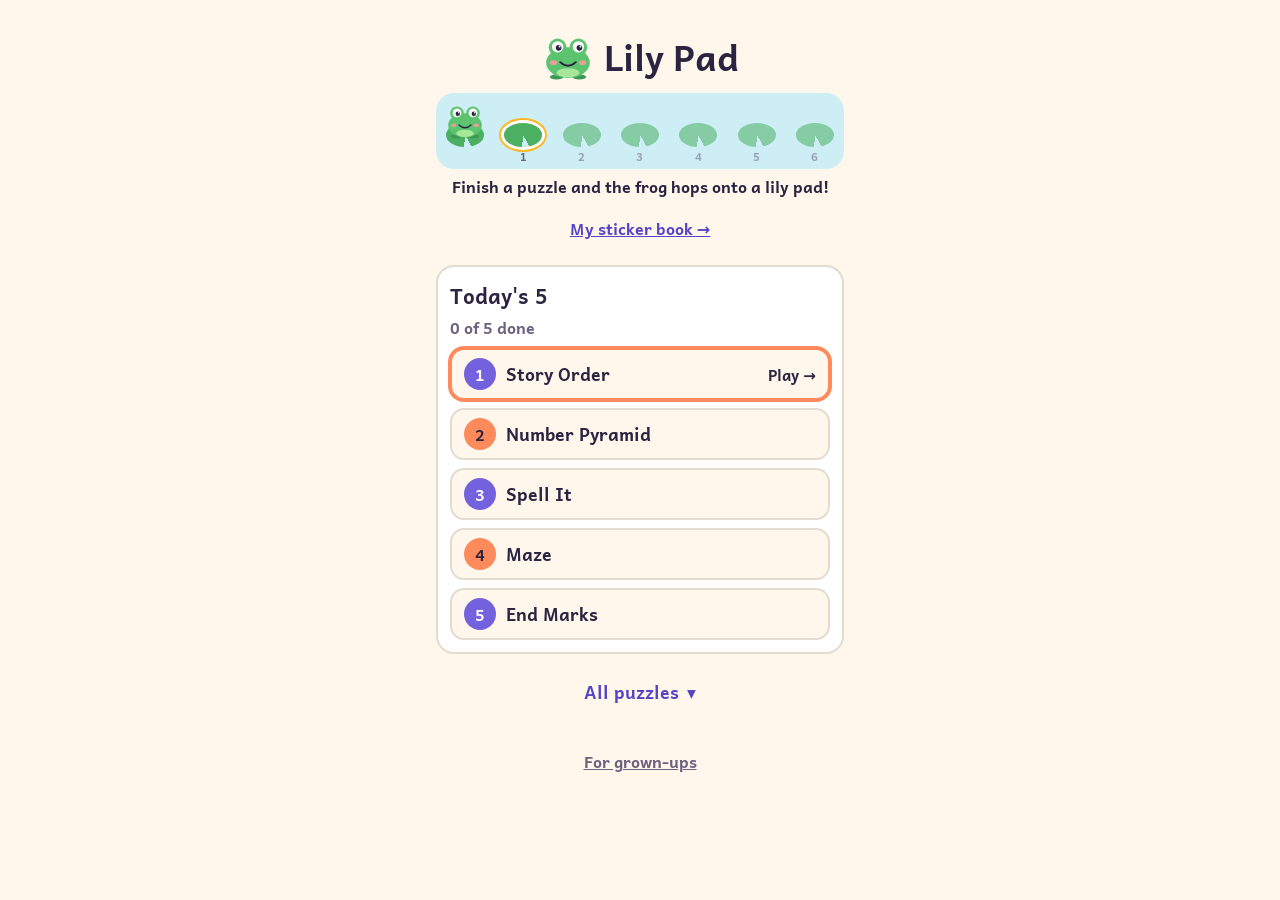
==== commit 884771e8: "Merge pull request #63 from glee-builds/todays-set Add Today's 5: a daily set on the home screen" ====
--- a/index.html
+++ b/index.html
@@ -34,8 +34,18 @@
         <a class="catch-up" id="catch-up" hidden></a>
         <!-- Opens the sticker book. The count is filled in by app.js. -->
         <a class="sticker-link" id="sticker-link" href="#stickers"></a>
-        <p class="subtitle" id="subtitle">Pick a puzzle!</p>
       </header>
+
+      <!-- Today's set: 5 puzzles picked for today. Filled in by app.js. -->
+      <section class="today" aria-labelledby="today-title">
+        <h2 class="today-title" id="today-title">Today's 5</h2>
+        <p class="today-count" id="today-count"></p>
+        <nav class="today-list" id="today-list" aria-label="Today's puzzles"></nav>
+      </section>
+
+      <!-- Every puzzle, for free choice. Closed until tapped. -->
+      <details class="all-puzzles">
+      <summary>All puzzles</summary>
 
       <section class="group group-words" aria-labelledby="group-words">
         <h2 class="group-title" id="group-words">Words</h2>
@@ -76,8 +86,12 @@
           </span>
           <span class="card-name">Word Ladder</span>
           <span class="card-status" id="status-word-ladder">Play</span>
+        </a>
+
         <a class="card card-play card-words" href="#word-clues">
+          <span class="card-art" aria-hidden="true">
             <span class="clue-art"><span class="clue-glass"></span><span class="clue-word">wow</span></span>
+          </span>
           <span class="card-name">Word Clues</span>
           <span class="card-status" id="status-word-clues">Play</span>
         </a>
@@ -185,6 +199,8 @@
         </a>
         </nav>
       </section>
+
+      </details>
 
       <p class="grown-up-link"><a href="#grown-ups">For grown-ups</a></p>
     </section>
@@ -205,7 +221,7 @@
         <span class="gift-label">Tap to open your gift!</span>
       </button>
       <p class="gift-sticker" id="gift-sticker" hidden></p>
-      <a class="button" href="#">Pick another puzzle</a>
+      <a class="button" href="#" id="done-next">Pick another puzzle</a>
       <button class="link-button" type="button" id="done-close">See my puzzle</button>
     </div>
   </section>
--- a/styles.css
+++ b/styles.css
@@ -3357,3 +3357,99 @@
   border-color: var(--star);
   box-shadow: 0 0 0 2px var(--star);
 }
+
+/* ---------- Today's set (home screen) ---------- */
+
+.today {
+  margin: 4px 0 14px;
+  padding: 12px;
+  border: 2px solid var(--border);
+  border-radius: 18px;
+  background: var(--surface);
+}
+
+.today-title {
+  margin: 0;
+  font-size: 1.3rem;
+}
+
+.today-count {
+  margin: 2px 0 8px;
+  color: var(--muted);
+  font-weight: 700;
+}
+
+.today-list {
+  display: flex;
+  flex-direction: column;
+  gap: 8px;
+}
+
+.today-row {
+  min-height: 52px;
+  display: flex;
+  align-items: center;
+  gap: 10px;
+  padding: 6px 12px;
+  border: 2px solid var(--border);
+  border-radius: 14px;
+  background: var(--bg);
+  color: var(--text);
+  font-weight: 700;
+  text-decoration: none;
+}
+
+/* The number in a circle: purple for words, orange for numbers. */
+.today-number {
+  flex: none;
+  width: 32px;
+  height: 32px;
+  display: grid;
+  place-items: center;
+  border-radius: 50%;
+  background: var(--words);
+  color: #ffffff;
+}
+
+.today-numbers .today-number {
+  background: var(--numbers);
+  color: var(--on-go);
+}
+
+.today-name { flex: 1; font-size: 1.1rem; }
+
+.today-status { color: var(--muted); font-size: 0.95rem; }
+
+/* The next puzzle to play stands out. */
+.today-next {
+  border-color: var(--go);
+  box-shadow: 0 0 0 2px var(--go);
+}
+
+.today-next .today-status { color: var(--text); }
+
+/* A finished puzzle: a teal check in the circle, and "Done". */
+.today-done .today-number {
+  background: var(--here);
+  color: #ffffff;
+}
+
+.today-done .today-name { color: var(--muted); }
+
+/* "All puzzles": closed until tapped. */
+.all-puzzles > summary {
+  min-height: 48px;
+  display: flex;
+  align-items: center;
+  justify-content: center;
+  gap: 8px;
+  color: var(--words-ink);
+  font-size: 1.1rem;
+  font-weight: 800;
+  cursor: pointer;
+  list-style: none;
+}
+
+.all-puzzles > summary::-webkit-details-marker { display: none; }
+.all-puzzles > summary::after { content: "▾"; }
+.all-puzzles[open] > summary::after { content: "▴"; }
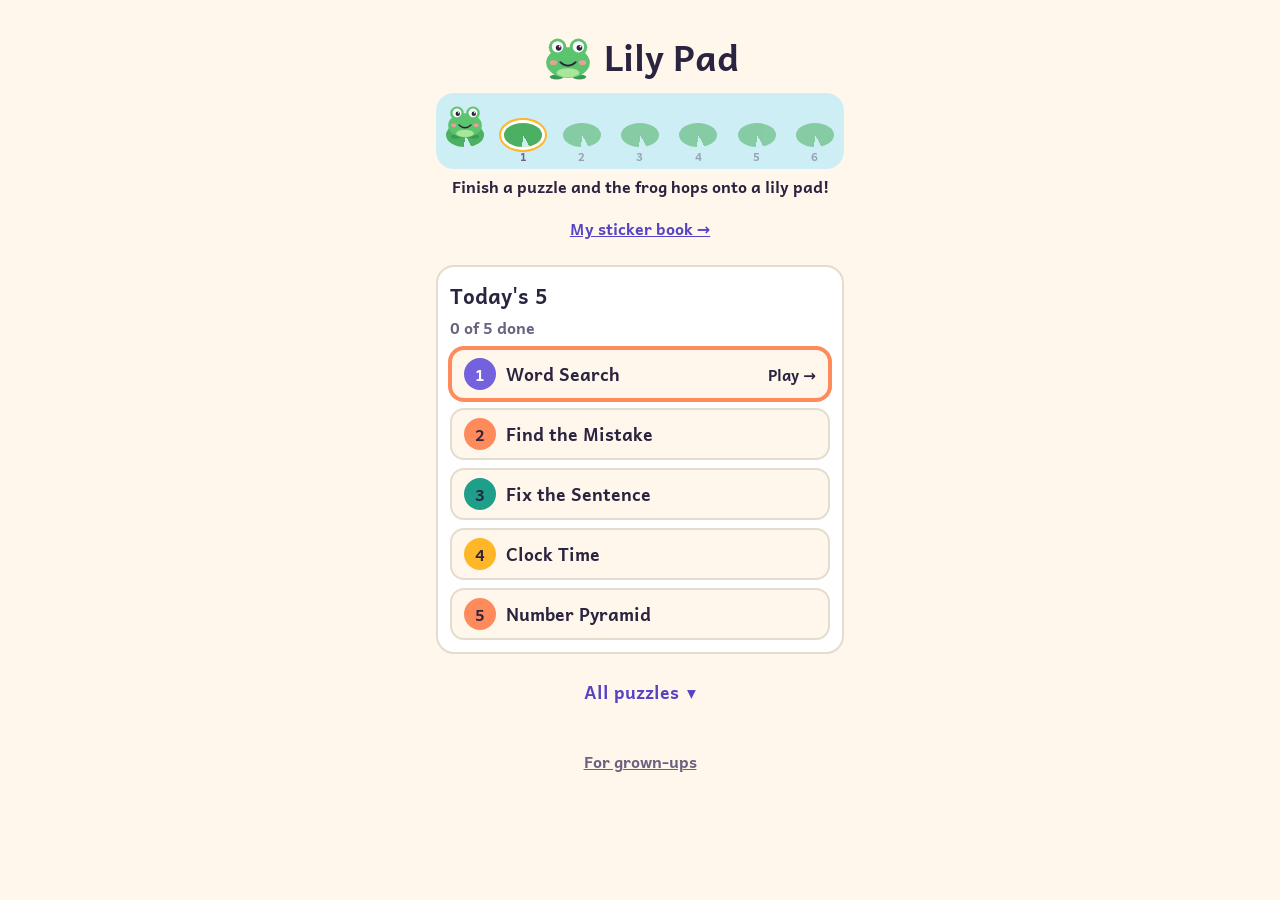
==== commit 2f368cd4: "Group the puzzles into five groups Spelling, Reading, Numbers, Everyday Math, and Just for Fun. Toda" ====
--- a/index.html
+++ b/index.html
@@ -20,6 +20,14 @@
     <img class="splash-frog" src="assets/frog.svg" alt="">
     <p class="splash-name">Lily Pad</p>
   </div>
+  <script>
+    // The splash shows once each time the app is opened, not on every page
+    // load (switching to yesterday's puzzles loads the page again).
+    try {
+      if (sessionStorage.getItem('lily-pad-opened')) document.getElementById('splash').remove();
+      else sessionStorage.setItem('lily-pad-opened', '1');
+    } catch (error) { /* no storage (private browsing): the splash just shows each time */ }
+  </script>
 
   <div class="app">
 
@@ -34,6 +42,8 @@
         <a class="catch-up" id="catch-up" hidden></a>
         <!-- Opens the sticker book. The count is filled in by app.js. -->
         <a class="sticker-link" id="sticker-link" href="#stickers"></a>
+        <!-- A look back at the last 7 days. Filled in by app.js. -->
+        <p class="week-note" id="week-note" hidden></p>
       </header>
 
       <!-- Today's set: 5 puzzles picked for today. Filled in by app.js. -->
@@ -47,158 +57,8 @@
       <details class="all-puzzles">
       <summary>All puzzles</summary>
 
-      <section class="group group-words" aria-labelledby="group-words">
-        <h2 class="group-title" id="group-words">Words</h2>
-        <nav class="cards" aria-label="Words puzzles">
-        <a class="card card-play card-words" href="#mystery-word">
-          <span class="card-art" aria-hidden="true">
-            <span class="mini mini-a">A</span><span class="mini mini-q">?</span>
-          </span>
-          <span class="card-name">Mystery Word</span>
-          <span class="card-status" id="status-mystery-word">Play</span>
-        </a>
-
-        <a class="card card-play card-words" href="#letter-scramble">
-          <span class="card-art" aria-hidden="true">
-            <span class="scramble-art"><span>t</span><span>a</span><span>c</span></span>
-          </span>
-          <span class="card-name">Letter Scramble</span>
-          <span class="card-status" id="status-letter-scramble">Play</span>
-        </a>
-
-        <a class="card card-play card-words" href="#story-order">
-          <span class="card-art" aria-hidden="true">
-            <span class="story-art"><span>1</span><span>2</span><span>3</span></span>
-          </span>
-          <span class="card-name">Story Order</span>
-          <span class="card-status" id="status-story-order">Play</span>
-        </a>
-        <a class="card card-play card-words" href="#word-search">
-          <span class="card-art" aria-hidden="true">
-            <span class="search-art"><span>c</span><span class="search-art-hit">a</span><span>x</span><span>q</span><span class="search-art-hit">n</span><span>o</span><span>e</span><span class="search-art-hit">t</span><span>p</span></span>
-          </span>
-          <span class="card-name">Word Search</span>
-          <span class="card-status" id="status-word-search">Play</span>
-        </a>
-        <a class="card card-play card-words" href="#word-ladder">
-          <span class="card-art" aria-hidden="true">
-            <span class="ladder-art"><span>c<b>a</b>t</span><span>c<b>o</b>t</span><span>c<b>o</b>g</span></span>
-          </span>
-          <span class="card-name">Word Ladder</span>
-          <span class="card-status" id="status-word-ladder">Play</span>
-        </a>
-
-        <a class="card card-play card-words" href="#word-clues">
-          <span class="card-art" aria-hidden="true">
-            <span class="clue-art"><span class="clue-glass"></span><span class="clue-word">wow</span></span>
-          </span>
-          <span class="card-name">Word Clues</span>
-          <span class="card-status" id="status-word-clues">Play</span>
-        </a>
-
-        <a class="card card-play card-words" href="#fix-sentence">
-          <span class="card-art" aria-hidden="true">
-            <span class="fix-art"><span class="fix-art-old">run</span><span class="fix-art-new">ran</span></span>
-          </span>
-          <span class="card-name">Fix the Sentence</span>
-          <span class="card-status" id="status-fix-sentence">Play</span>
-        </a>
-        <a class="card card-play card-words" href="#spell-it">
-          <span class="card-art" aria-hidden="true">
-            <span class="spell-art"><span>s</span><span>p</span><span class="spell-art-blank">_</span><span>l</span><span>l</span></span>
-          </span>
-          <span class="card-name">Spell It</span>
-          <span class="card-status" id="status-spell-it">Play</span>
-        </a>
-        <a class="card card-play card-words" href="#end-marks">
-          <span class="card-art" aria-hidden="true">
-            <span class="marks-art"><span>.</span><span>?</span><span>!</span></span>
-          </span>
-          <span class="card-name">End Marks</span>
-          <span class="card-status" id="status-end-marks">Play</span>
-        </a>
-        </nav>
-      </section>
-
-      <section class="group group-numbers" aria-labelledby="group-numbers">
-        <h2 class="group-title" id="group-numbers">Numbers</h2>
-        <nav class="cards" aria-label="Numbers puzzles">
-        <a class="card card-play card-numbers" href="#number-pyramid">
-          <span class="card-art" aria-hidden="true">
-            <span class="bricks">
-              <span class="brick-row"><span>9</span></span>
-              <span class="brick-row"><span>4</span><span>5</span></span>
-            </span>
-          </span>
-          <span class="card-name">Number Pyramid</span>
-          <span class="card-status" id="status-number-pyramid">Play</span>
-        </a>
-
-        <a class="card card-play card-numbers" href="#magic-square">
-          <span class="card-art" aria-hidden="true">
-            <span class="square-art"><span></span><span></span><span></span><span></span><span></span><span></span><span></span><span></span><span></span></span>
-          </span>
-          <span class="card-name">Magic Square</span>
-          <span class="card-status" id="status-magic-square">Play</span>
-        </a>
-
-        <a class="card card-play card-numbers" href="#number-line">
-          <span class="card-art" aria-hidden="true">
-            <span class="hop-art"><img class="hop-frog" src="assets/frog.svg" alt=""></span>
-          </span>
-          <span class="card-name">Number Line Hop</span>
-          <span class="card-status" id="status-number-line">Play</span>
-        </a>
-
-        <a class="card card-play card-numbers" href="#fact-families">
-          <span class="card-art" aria-hidden="true">
-            <span class="house-art"><span class="house-art-roof"></span><span class="house-art-body"><span></span><span></span></span></span>
-          </span>
-          <span class="card-name">Fact Families</span>
-          <span class="card-status" id="status-fact-families">Play</span>
-        </a>
-
-        <a class="card card-play card-numbers" href="#find-the-mistake">
-          <span class="card-art" aria-hidden="true">
-            <span class="oops-art"><span>3+4=8</span><span class="oops-mark">✗</span></span>
-          </span>
-          <span class="card-name">Find the Mistake</span>
-          <span class="card-status" id="status-find-the-mistake">Play</span>
-        </a>
-
-        <a class="card card-play card-numbers" href="#word-problems">
-          <span class="card-art" aria-hidden="true">
-            <span class="think-art"><span>12</span><span class="think-q">?</span><span>7</span></span>
-          </span>
-          <span class="card-name">Think It Through</span>
-          <span class="card-status" id="status-word-problems">Play</span>
-        </a>
-
-        <a class="card card-play card-numbers" href="#bug-groups">
-          <span class="card-art" aria-hidden="true">
-            <span class="bugs-art"><span><i></i><i></i><i></i></span><span><i></i><i></i><i></i></span></span>
-          </span>
-          <span class="card-name">Bug Groups</span>
-          <span class="card-status" id="status-bug-groups">Play</span>
-        </a>
-
-        <a class="card card-play card-numbers" href="#garden-rows">
-          <span class="card-art" aria-hidden="true">
-            <span class="garden-art"><i></i><i></i><i></i><i></i><i></i><i></i><i></i><i></i><i></i></span>
-          </span>
-          <span class="card-name">Garden Rows</span>
-          <span class="card-status" id="status-garden-rows">Play</span>
-        </a>
-
-        <a class="card card-play card-numbers" href="#maze">
-          <span class="card-art" aria-hidden="true">
-            <span class="maze-art"></span>
-          </span>
-          <span class="card-name">Maze</span>
-          <span class="card-status" id="status-maze">Play</span>
-        </a>
-        </nav>
-      </section>
+      <!-- One section per group, with its cards, built by src/app.js from GROUPS and GAMES. -->
+      <div id="groups"></div>
 
       </details>
 
--- a/styles.css
+++ b/styles.css
@@ -19,10 +19,20 @@
   --words-ink: #5644c4;  /* darker, for text on white */
   --numbers: #ff8a5c;    /* orange for numbers */
   --numbers-ink: #b8481a;
+  --everyday-ink: #855600; /* Everyday Math: dark gold text */
+  --fun-ink: #2a7038;      /* Just for Fun: dark green text */
   --size-ink: #12705f;   /* teal text: "how many in each group" (times puzzles) */
   --water: #cdeef5;      /* the pond on the home screen */
   --pad: #4cb062;
   --bank: #d9c7a3;
+
+  /* Colors that are the same in light and dark mode. */
+  --white: #ffffff;        /* text and marks on a strong color */
+  --outline-dark: #1d3b34; /* the dark edge of bugs and seeds */
+  --blush: #ff9aa2;        /* the pink flower on a lily pad */
+  --night: #3b3355;        /* Fact Families: a house before its lights are on */
+  --night-line: #d9d2f5;
+  --night-text: #b7aecb;
 }
 
 @media (prefers-color-scheme: dark) {
@@ -35,6 +45,8 @@
     --none: #67617f;
     --words-ink: #b4a8ff;
     --numbers-ink: #ffa47f;
+    --everyday-ink: #ffcf6b;
+    --fun-ink: #7ed492;
     --size-ink: #5fd6bd;
     --water: #22405a;
     --bank: #6b5b45;
@@ -43,6 +55,13 @@
 
 * {
   box-sizing: border-box;
+}
+
+/* Keyboard focus: a clear ring on whatever is focused, for anyone using a
+   keyboard or a switch instead of a finger. (A tap doesn't show it.) */
+:focus-visible {
+  outline: 3px solid var(--words-ink);
+  outline-offset: 2px;
 }
 
 /* Anything hidden stays hidden, even if its own rule sets display. */
@@ -373,8 +392,8 @@
   width: 9px;
   height: 9px;
   border-radius: 50%;
-  background: #ff9aa2;
-  box-shadow: 0 0 0 2px #ffffff;
+  background: var(--blush);
+  box-shadow: 0 0 0 2px var(--white);
 }
 
 /* The next pad: a dashed ring, "hop here today". */
@@ -434,8 +453,9 @@
 }
 
 .yesterday-tag {
-  margin: 2px 0 0;
-  font-size: 0.85rem;
+  margin: -6px 0 6px; /* tucked up under the title, like the legend */
+  line-height: 1.2;
+  font-size: 0.8rem;
   font-weight: 700;
   color: var(--words-ink);
 }
@@ -453,7 +473,15 @@
   padding: 0 0 16px;
 }
 
-/* Words and Numbers sections, each with its own color. */
+/* The five groups. Each sets its own color (--kind), text color on cream
+   (--kind-ink), and text color on the color itself (--kind-on). A group
+   also has its own shape beside its title, so it isn't color alone. */
+.kind-spelling { --kind: var(--words); --kind-ink: var(--words-ink); --kind-on: var(--white); }
+.kind-reading { --kind: var(--here); --kind-ink: var(--size-ink); --kind-on: var(--on-go); }
+.kind-numbers { --kind: var(--numbers); --kind-ink: var(--numbers-ink); --kind-on: var(--on-go); }
+.kind-everyday { --kind: var(--star); --kind-ink: var(--everyday-ink); --kind-on: var(--on-go); }
+.kind-fun { --kind: var(--pad); --kind-ink: var(--fun-ink); --kind-on: var(--on-go); }
+
 .group-title {
   display: flex;
   align-items: center;
@@ -469,10 +497,18 @@
   border-radius: 4px;
 }
 
-.group-words .group-title { color: var(--words-ink); }
-.group-words .group-title::before { background: var(--words); }
-.group-numbers .group-title { color: var(--numbers-ink); }
-.group-numbers .group-title::before { background: var(--numbers); border-radius: 50%; }
+.group .group-title { color: var(--kind-ink); }
+.group .group-title::before { background: var(--kind); }
+/* Spelling: a square. Reading: a diamond. Numbers: a circle. Everyday Math: a triangle. Just for Fun: a star. */
+.kind-reading .group-title::before { transform: rotate(45deg); border-radius: 3px; }
+.kind-numbers .group-title::before { border-radius: 50%; }
+.kind-everyday .group-title::before { border-radius: 0; clip-path: polygon(50% 0, 100% 100%, 0 100%); }
+.kind-fun .group-title::before {
+  width: 18px;
+  height: 18px;
+  border-radius: 0;
+  clip-path: polygon(50% 0, 62% 36%, 100% 38%, 70% 60%, 80% 100%, 50% 76%, 20% 100%, 30% 60%, 0 38%, 38% 36%);
+}
 
 .card {
   display: flex;
@@ -517,12 +553,9 @@
   color: var(--here);
 }
 
-.card-words { border-color: var(--words); box-shadow: 0 4px 0 var(--words); }
-.card-words:active { box-shadow: 0 1px 0 var(--words); }
-.card-words .card-status { color: var(--words-ink); }
-.card-numbers { border-color: var(--numbers); box-shadow: 0 4px 0 var(--numbers); }
-.card-numbers:active { box-shadow: 0 1px 0 var(--numbers); }
-.card-numbers .card-status { color: var(--numbers-ink); }
+.card-play { border-color: var(--kind); box-shadow: 0 4px 0 var(--kind); }
+.card-play:active { box-shadow: 0 1px 0 var(--kind); }
+.card-play .card-status { color: var(--kind-ink); }
 
 /* Small drawings on each card, made from shapes (no image files). */
 .card-art {
@@ -539,7 +572,7 @@
   border-radius: 10px;
   display: grid;
   place-items: center;
-  color: #ffffff;
+  color: var(--white);
   font-size: 1.5rem;
   font-weight: 800;
 }
@@ -560,7 +593,7 @@
   padding-left: 4px;
   border-radius: 4px;
   background: var(--words);
-  color: #ffffff;
+  color: var(--white);
   font-size: 0.65rem;
   font-weight: 800;
   line-height: 14px;
@@ -589,7 +622,7 @@
 
 .search-art .search-art-hit {
   background: var(--words);
-  color: #ffffff;
+  color: var(--white);
 }
 
 .ladder-art {
@@ -631,7 +664,7 @@
   display: grid;
   place-items: center;
   background: var(--go);
-  color: #ffffff;
+  color: var(--white);
   font-weight: 800;
 }
 
@@ -680,7 +713,7 @@
   place-items: center;
   border-radius: 5px;
   background: var(--elsewhere);
-  color: #ffffff;
+  color: var(--white);
   font-size: 0.95rem;
   font-weight: 800;
 }
@@ -716,7 +749,7 @@
 .ls-found-done {
   border-color: var(--here);
   background: var(--here);
-  color: #ffffff;
+  color: var(--white);
 }
 
 .ls-boxes,
@@ -737,7 +770,7 @@
 .ls-box,
 .ls-tile,
 .ls-ghost {
-  width: 64px;
+  width: min(64px, calc((100vw - 72px) / 5)); /* 5 letters still fit a small phone */
   height: 72px;
   border-radius: 12px;
   font: inherit;
@@ -764,7 +797,7 @@
 .ls-box-locked {
   border-color: var(--here);
   background: var(--here);
-  color: #ffffff;
+  color: var(--white);
 }
 
 .ls-box-locked::after {
@@ -778,7 +811,7 @@
 .ls-tile {
   border: none;
   background: var(--elsewhere);
-  color: #ffffff;
+  color: var(--white);
   touch-action: none; /* dragging a letter must not scroll the page */
   cursor: grab;
 }
@@ -798,7 +831,7 @@
 
 .ls-ghost {
   background: var(--elsewhere);
-  color: #ffffff;
+  color: var(--white);
 }
 
 .ls-message {
@@ -868,7 +901,7 @@
 }
 
 .mz-start.mz-path::after {
-  color: #ffffff;
+  color: var(--white);
 }
 
 .mz-goal::after {
@@ -878,7 +911,7 @@
 
 .mz-head:not(.mz-start)::before {
   content: "●";
-  color: #ffffff;
+  color: var(--white);
   font-size: calc(var(--cell) * 0.45);
 }
 
@@ -917,7 +950,7 @@
 
 /* 15 squares across: as wide as the screen allows, up to 34px each. */
 .ws-grid {
-  --cell: min(calc((100vw - 24px) / 15), calc(52dvh / 15), 34px);
+  --cell: min(calc((100vw - 24px) / 15), calc(50dvh / 15), 34px);
   display: grid;
   grid-template-columns: repeat(15, var(--cell));
   grid-auto-rows: var(--cell);
@@ -942,7 +975,7 @@
 
 .ws-pick {
   background: var(--words);
-  color: #ffffff;
+  color: var(--white);
   border-radius: 4px;
 }
 
@@ -1040,7 +1073,7 @@
 .wl-rung-start .wl-tile {
   background: var(--words);
   border-color: var(--words);
-  color: #ffffff;
+  color: var(--white);
 }
 
 /* The end word wears a star in the tile border color. */
@@ -1079,7 +1112,7 @@
 .wl-tile-picked {
   background: var(--words);
   border-color: var(--words);
-  color: #ffffff;
+  color: var(--white);
   box-shadow: 0 0 0 3px var(--text);
 }
 
@@ -1303,7 +1336,7 @@
 .nl-hop {
   padding: 4px 12px;
   border-radius: 12px;
-  color: #ffffff;
+  color: var(--white);
 }
 
 .nl-hop-plus { background: var(--here); }
@@ -1450,7 +1483,7 @@
   width: 30px;
   height: 20px;
   border-radius: 5px;
-  background: #3b3355;
+  background: var(--night);
 }
 
 .ff-light-lit,
@@ -1470,7 +1503,7 @@
 }
 
 .ff-op {
-  color: #ffffff;
+  color: var(--white);
   font-size: 1.7rem;
   font-weight: 800;
   min-width: 18px;
@@ -1480,9 +1513,9 @@
 .ff-box {
   width: 64px;
   height: 56px;
-  border: 3px dashed #d9d2f5;
+  border: 3px dashed var(--night-line);
   border-radius: 12px;
-  background: #3b3355;
+  background: var(--night);
   color: var(--text);
   font: inherit;
   font-size: 1.5rem;
@@ -1501,7 +1534,7 @@
 .ff-fact-shown .ff-box {
   border-color: var(--star);
   background: var(--star);
-  color: #2b2440;
+  color: var(--on-go);
 }
 
 .ff-fact-shown .ff-box {
@@ -1532,8 +1565,8 @@
   justify-content: center;
   gap: 3px;
   border-radius: 8px;
-  background: #3b3355;
-  color: #b7aecb;
+  background: var(--night);
+  color: var(--night-text);
   font-size: 0.98rem;
   font-weight: 800;
   white-space: nowrap;
@@ -1543,7 +1576,7 @@
 .ff-window-lit,
 .ff-window-shown {
   background: var(--star);
-  color: #2b2440;
+  color: var(--on-go);
 }
 
 .ff-window-lit::after {
@@ -1624,7 +1657,7 @@
 }
 
 .so-title {
-  margin: 0 0 6px;
+  margin: 0 0 2px;
   text-align: center;
   font-size: 1.3rem;
 }
@@ -1652,7 +1685,7 @@
   place-items: center;
   border-radius: 50%;
   background: var(--words);
-  color: #ffffff;
+  color: var(--white);
   font-weight: 800;
 }
 
@@ -1660,7 +1693,7 @@
 .so-card {
   width: 100%;
   min-height: 48px;
-  padding: 8px 12px;
+  padding: 5px 12px; /* tight, so two-line sentences still fit a small phone */
   border-radius: 12px;
   font: inherit;
   font-size: 1rem;
@@ -1688,7 +1721,7 @@
 .so-slot-locked {
   border-color: var(--here);
   background: var(--here);
-  color: #ffffff;
+  color: var(--white);
   padding-right: 28px;
   cursor: default;
 }
@@ -1706,7 +1739,7 @@
   display: flex;
   flex-direction: column;
   gap: 6px;
-  margin-top: 8px;
+  margin-top: 5px;
 }
 
 .so-card {
@@ -1836,7 +1869,7 @@
   position: relative;
   background: var(--here);
   border-color: transparent;
-  color: #ffffff;
+  color: var(--white);
 }
 
 .np-found::after {
@@ -1850,7 +1883,7 @@
 .np-shown {
   background: var(--elsewhere);
   border-color: transparent;
-  color: #ffffff;
+  color: var(--white);
 }
 
 .np-wiggle {
@@ -2186,7 +2219,7 @@
   height: 26px;
   border-radius: 50%;
   background: var(--go);
-  color: #ffffff;
+  color: var(--white);
   font-size: 0.9rem;
 }
 
@@ -2278,7 +2311,7 @@
   display: grid;
   place-items: center;
   border-radius: 50%;
-  color: #ffffff;
+  color: var(--white);
   font-size: 0.9rem;
 }
 
@@ -2361,7 +2394,7 @@
 
 .think-art .think-q {
   background: var(--numbers);
-  color: #ffffff;
+  color: var(--white);
 }
 
 /* The story, in a card. Numbers stand out so they're easy to find. */
@@ -2468,7 +2501,7 @@
   padding: 2px 8px;
   border-radius: 6px;
   background: var(--words);
-  color: #ffffff;
+  color: var(--white);
   font-weight: 800;
 }
 
@@ -2558,7 +2591,7 @@
 .wc-right {
   border-color: transparent;
   background: var(--here);
-  color: #ffffff;
+  color: var(--white);
 }
 
 .wc-tried {
@@ -2593,7 +2626,7 @@
   padding: 0 6px;
   border-radius: 6px;
   background: var(--words);
-  color: #ffffff;
+  color: var(--white);
 }
 
 /* The sentence: one tile per word, wrapping like text. */
@@ -2743,7 +2776,7 @@
   height: 14px;
   border-radius: 50%;
   background: var(--here);
-  border: 2px solid #1d3b34;
+  border: 2px solid var(--outline-dark);
 }
 
 .grp-pad-small {
@@ -2801,7 +2834,7 @@
   height: 24px;
   border-radius: 50%;
   background: var(--here);
-  color: #ffffff;
+  color: var(--white);
   font-size: 0.9rem;
   line-height: 24px;
   text-align: center;
@@ -2876,7 +2909,7 @@
   height: 8px;
   border-radius: 50%;
   background: var(--here);
-  border: 1px solid #1d3b34;
+  border: 1px solid var(--outline-dark);
 }
 
 /* ---------- Garden Rows ---------- */
@@ -2930,7 +2963,7 @@
   height: 16px;
   border-radius: 50%;
   background: var(--here);
-  border: 2px solid #1d3b34;
+  border: 2px solid var(--outline-dark);
 }
 
 .gr-box { transition: transform 600ms ease-in-out; }
@@ -2968,14 +3001,14 @@
   height: 10px;
   border-radius: 50%;
   background: var(--here);
-  border: 1px solid #1d3b34;
+  border: 1px solid var(--outline-dark);
 }
 
 /* ---------- Spell It ---------- */
 /* Right answers use .grp-right (a teal ring and a check mark). The letter
    keyboard uses Mystery Word's .wg-key styles. */
 
-.sp-ask {
+.sp-question {
   margin: 4px 0 6px;
   text-align: center;
   font-size: 1.15rem;
@@ -3041,7 +3074,7 @@
 }
 
 .sp-box {
-  width: 46px;
+  width: min(46px, calc((100vw - 74px) / var(--letters, 5)));
   height: 52px;
   display: grid;
   place-items: center;
@@ -3057,7 +3090,7 @@
   position: relative;
   border-color: var(--here);
   background: var(--here);
-  color: #ffffff;
+  color: var(--white);
 }
 
 .sp-box-right::after {
@@ -3083,7 +3116,7 @@
   place-items: center;
   border-radius: 4px;
   background: var(--words);
-  color: #ffffff;
+  color: var(--white);
   font-weight: 800;
   font-size: 0.9rem;
 }
@@ -3097,7 +3130,7 @@
 /* ---------- End Marks ---------- */
 /* Right answers use .grp-right (a teal ring and a check mark). */
 
-.em-ask {
+.em-question {
   margin: 4px 0 8px;
   text-align: center;
   font-size: 1.15rem;
@@ -3246,7 +3279,7 @@
   place-items: center;
   border-radius: 6px;
   background: var(--words);
-  color: #ffffff;
+  color: var(--white);
   font-weight: 800;
   font-size: 1.1rem;
 }
@@ -3399,7 +3432,7 @@
   text-decoration: none;
 }
 
-/* The number in a circle: purple for words, orange for numbers. */
+/* The number in a circle, in its group's color. */
 .today-number {
   flex: none;
   width: 32px;
@@ -3407,13 +3440,8 @@
   display: grid;
   place-items: center;
   border-radius: 50%;
-  background: var(--words);
-  color: #ffffff;
-}
-
-.today-numbers .today-number {
-  background: var(--numbers);
-  color: var(--on-go);
+  background: var(--kind);
+  color: var(--kind-on);
 }
 
 .today-name { flex: 1; font-size: 1.1rem; }
@@ -3431,7 +3459,7 @@
 /* A finished puzzle: a teal check in the circle, and "Done". */
 .today-done .today-number {
   background: var(--here);
-  color: #ffffff;
+  color: var(--white);
 }
 
 .today-done .today-name { color: var(--muted); }
@@ -3453,3 +3481,270 @@
 .all-puzzles > summary::-webkit-details-marker { display: none; }
 .all-puzzles > summary::after { content: "▾"; }
 .all-puzzles[open] > summary::after { content: "▴"; }
+
+/* Grown-up page: a puzzle's level and how it's going, under its name. */
+.gu-about {
+  display: flex;
+  flex-direction: column;
+}
+
+.gu-note {
+  font-size: 0.85rem;
+  color: var(--muted);
+}
+
+.gu-note-practice {
+  color: var(--numbers-ink);
+  font-weight: 700;
+}
+
+/* ---------- How to play (the first time a puzzle is opened) ---------- */
+
+.how-to {
+  margin: auto 0;
+  padding: 18px 16px;
+  border: 2px solid var(--border);
+  border-radius: 18px;
+  background: var(--surface);
+  text-align: center;
+}
+
+.how-title {
+  margin: 0 0 8px;
+  font-size: 1.3rem;
+}
+
+.how-line {
+  margin: 0 0 10px;
+  font-size: 1.15rem;
+  line-height: 1.4;
+}
+
+.how-ok {
+  display: block;
+  width: 100%;
+  margin-top: 6px;
+  border: none;
+  font: inherit;
+  font-size: 1.15rem;
+  cursor: pointer;
+}
+
+/* Mystery Word: the clue sentence that replaces the color key after 3 wrong guesses. */
+.wg-sentence {
+  margin: 0 0 2px; /* two lines must fit where the one-line color key was */
+  text-align: center;
+  font-size: 0.85rem;
+  line-height: 1.2;
+  font-weight: 700;
+  color: var(--words-ink);
+}
+
+/* Home screen: "This week: 12 puzzles on 4 days." */
+.week-note {
+  margin: 0 0 6px;
+  color: var(--muted);
+  font-weight: 700;
+}
+
+/* End Marks, capitals round: each word is a button; a capitalized word is underlined and bold. */
+.em-caps { line-height: 1.2; }
+
+.em-cap {
+  min-height: 44px;
+  padding: 6px 5px;
+  border: 2px solid transparent;
+  border-radius: 8px;
+  background: transparent;
+  color: var(--text);
+  font: inherit;
+  cursor: pointer;
+  touch-action: manipulation;
+}
+
+.em-cap-on {
+  border-color: var(--words-ink);
+  color: var(--words-ink);
+  font-weight: 800;
+}
+
+/* ---------- Clock Time ---------- */
+/* Right answers use .grp-right (a teal ring and a check mark). */
+
+.ct-question,
+.cc-question {
+  margin: 4px 0 6px;
+  text-align: center;
+  font-size: 1.15rem;
+  font-weight: 700;
+}
+
+.ct-stage,
+.cc-stage {
+  display: flex;
+  flex-direction: column;
+  align-items: center;
+  gap: 8px;
+}
+
+.ct-clock {
+  width: min(230px, 38dvh);
+  height: auto;
+}
+
+.ct-face {
+  fill: var(--surface);
+  stroke: var(--text);
+  stroke-width: 2.5;
+}
+
+.ct-number {
+  fill: var(--text);
+  font-size: 9px;
+  font-weight: 800;
+  text-anchor: middle;
+  dominant-baseline: central;
+}
+
+.ct-tick {
+  stroke: var(--muted);
+  stroke-width: 0.8;
+}
+
+.ct-hand { stroke-linecap: round; }
+
+/* The short hand is thick and orange; the long hand is thin and teal. */
+.ct-hour {
+  stroke: var(--numbers-ink);
+  stroke-width: 4.5;
+}
+
+.ct-minute {
+  stroke: var(--size-ink);
+  stroke-width: 2.5;
+}
+
+.ct-pin { fill: var(--text); }
+
+.ct-key {
+  margin: 0;
+  font-size: 0.9rem;
+  font-weight: 700;
+  color: var(--muted);
+}
+
+.ct-key-hour { color: var(--numbers-ink); }
+.ct-key-minute { color: var(--size-ink); }
+
+.ct-choices {
+  display: flex;
+  justify-content: center;
+  gap: 10px;
+}
+
+.ct-choice {
+  min-width: 92px;
+  font-size: 1.4rem;
+}
+
+/* Home card art: a little clock at 3 o'clock. */
+.clock-art {
+  position: relative;
+  width: 40px;
+  height: 40px;
+  border: 3px solid var(--numbers-ink);
+  border-radius: 50%;
+  background: var(--surface);
+}
+
+.clock-art i,
+.clock-art b {
+  position: absolute;
+  left: 50%;
+  bottom: 50%;
+  width: 3px;
+  margin-left: -1.5px;
+  border-radius: 2px;
+  transform-origin: bottom center;
+}
+
+.clock-art i { height: 14px; background: var(--size-ink); }
+.clock-art b { height: 9px; background: var(--numbers-ink); transform: rotate(90deg); }
+
+/* ---------- Coin Count ---------- */
+
+.cc-coins {
+  display: flex;
+  flex-wrap: wrap;
+  justify-content: center;
+  align-items: center;
+  gap: 8px;
+  min-height: 120px;
+}
+
+/* A coin: a circle with its value or name. Bigger coins are worth more,
+   except the dime, which really is the smallest. */
+.cc-coin {
+  display: grid;
+  place-items: center;
+  border-radius: 50%;
+  border: 3px solid var(--muted);
+  background: var(--border);
+  color: var(--on-go);
+  font-weight: 800;
+  font-size: 0.85rem;
+}
+
+.cc-quarter { width: 66px; height: 66px; font-size: 0.95rem; }
+.cc-nickel { width: 56px; height: 56px; }
+.cc-penny { width: 50px; height: 50px; background: var(--go); border-color: var(--numbers-ink); }
+.cc-dime { width: 46px; height: 46px; }
+
+.cc-entry {
+  margin: 0;
+  min-width: 110px;
+  padding: 4px 14px;
+  border: 3px dashed var(--muted);
+  border-radius: 12px;
+  text-align: center;
+  font-size: 1.8rem;
+  font-weight: 800;
+}
+
+/* The right total: a solid teal box with a check. A shown total: a solid muted box. */
+.cc-entry-right {
+  border-style: solid;
+  border-color: var(--here);
+}
+
+.cc-entry-right::after { content: " ✓"; color: var(--here); }
+
+.cc-entry-shown {
+  border-style: solid;
+  color: var(--muted);
+}
+
+.cc .np-pad { margin-top: auto; }
+
+/* Home card art: three little coins. */
+.coins-art {
+  display: flex;
+  align-items: center;
+  gap: 3px;
+}
+
+.coins-art i {
+  display: grid;
+  place-items: center;
+  width: 24px;
+  height: 24px;
+  border-radius: 50%;
+  border: 2px solid var(--muted);
+  background: var(--border);
+  color: var(--on-go);
+  font-style: normal;
+  font-size: 0.55rem;
+  font-weight: 800;
+}
+
+.coins-art i:last-child { background: var(--go); border-color: var(--numbers-ink); }
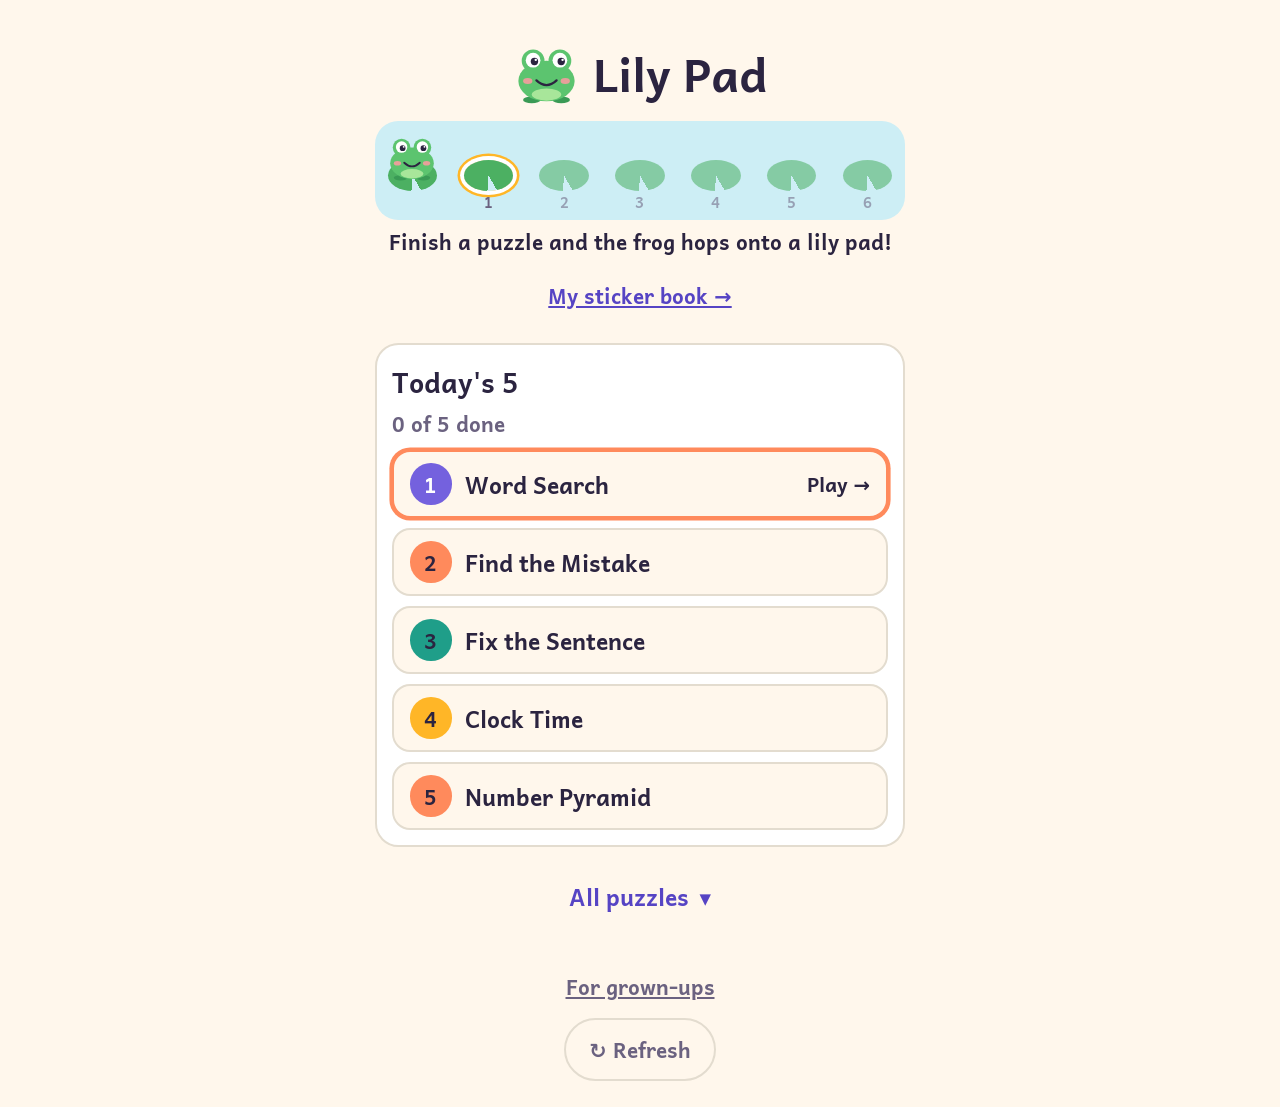
==== commit dbd43dcc: "Add a Refresh button at the bottom of the home screen Co-Authored-By: Claude Fable 5.2 <noreply@anth" ====
--- a/index.html
+++ b/index.html
@@ -63,6 +63,8 @@
       </details>
 
       <p class="grown-up-link"><a href="#grown-ups">For grown-ups</a></p>
+      <!-- Loads the app again: the newest version, and today's puzzles. -->
+      <p class="refresh"><button class="refresh-button" type="button" id="refresh">↻ Refresh</button></p>
     </section>
 
     <!-- Each game's screen is added here by src/app.js, from its GAMES list. -->
--- a/styles.css
+++ b/styles.css
@@ -699,6 +699,19 @@
   border: 4px solid var(--text);
 }
 
+/* The Big Maze's card: the same picture with more, thinner walls. */
+.maze-art-big {
+  background:
+    linear-gradient(var(--text), var(--text)) 8px 0 / 2px 26px no-repeat,
+    linear-gradient(var(--text), var(--text)) 16px 14px / 2px 30px no-repeat,
+    linear-gradient(var(--text), var(--text)) 24px 0 / 2px 20px no-repeat,
+    linear-gradient(var(--text), var(--text)) 32px 12px / 2px 32px no-repeat,
+    linear-gradient(var(--text), var(--text)) 16px 12px / 18px 2px no-repeat,
+    linear-gradient(var(--text), var(--text)) 0 30px / 10px 2px no-repeat,
+    var(--surface);
+  border-width: 3px;
+}
+
 /* ---------- Letter Scramble ---------- */
 
 .scramble-art {
@@ -853,7 +866,8 @@
 }
 
 .mz-grid {
-  --cell: min(calc((100vw - 40px) / var(--size)), calc(56dvh / var(--size)), 56px);
+  --cell: min(calc((min(100vw, 440px) - 32px) / var(--size)), calc(58dvh / var(--size)), 56px);
+  --wall: max(1.5px, calc(var(--cell) * 0.12)); /* thin walls for small squares */
   display: grid;
   grid-template-columns: repeat(var(--size), var(--cell));
   grid-auto-rows: var(--cell);
@@ -870,10 +884,10 @@
 }
 
 /* Walls: each square draws its top and left; the edges draw the rest. */
-.mz-n { border-top: 4px solid var(--text); }
-.mz-w { border-left: 4px solid var(--text); }
-.mz-e { border-right: 4px solid var(--text); }
-.mz-s { border-bottom: 4px solid var(--text); }
+.mz-n { border-top: var(--wall) solid var(--text); }
+.mz-w { border-left: var(--wall) solid var(--text); }
+.mz-e { border-right: var(--wall) solid var(--text); }
+.mz-s { border-bottom: var(--wall) solid var(--text); }
 
 .mz-path {
   background: var(--here);
@@ -883,36 +897,46 @@
   background: color-mix(in srgb, var(--star) 45%, var(--surface));
 }
 
-/* Start: a green dot. Goal: a star. Head of the path: a white dot. */
+/* Start: a green dot. Goal: a star. Head of the path: a white dot. Each is
+   big enough to spot in a 30 by 30 maze, even if it spills over its square. */
 .mz-start::after,
-.mz-goal::after,
-.mz-head::before {
+.mz-head:not(.mz-start)::before {
+  content: "";
+  position: absolute;
+  left: 50%;
+  top: 50%;
+  transform: translate(-50%, -50%);
+  border-radius: 50%;
+  z-index: 1;
+  pointer-events: none;
+}
+
+.mz-start::after {
+  width: max(80%, 14px);
+  height: max(80%, 14px);
+  background: var(--here);
+  border: 2px solid var(--white);
+}
+
+.mz-head:not(.mz-start)::before {
+  width: max(55%, 9px);
+  height: max(55%, 9px);
+  background: var(--white);
+  border: 2px solid var(--here);
+}
+
+.mz-goal::after {
+  content: "★";
   position: absolute;
   inset: 0;
   display: grid;
   place-items: center;
-  font-size: calc(var(--cell) * 0.6);
+  font-size: max(calc(var(--cell) * 0.7), 20px);
   line-height: 1;
-}
-
-.mz-start::after {
-  content: "●";
-  color: var(--here);
-}
-
-.mz-start.mz-path::after {
-  color: var(--white);
-}
-
-.mz-goal::after {
-  content: "★";
   color: var(--star);
-}
-
-.mz-head:not(.mz-start)::before {
-  content: "●";
-  color: var(--white);
-  font-size: calc(var(--cell) * 0.45);
+  -webkit-text-stroke: 1px var(--text);
+  z-index: 1;
+  pointer-events: none;
 }
 
 .hop-art {
@@ -950,7 +974,7 @@
 
 /* 15 squares across: as wide as the screen allows, up to 34px each. */
 .ws-grid {
-  --cell: min(calc((100vw - 24px) / 15), calc(50dvh / 15), 34px);
+  --cell: min(calc((min(100vw, 440px) - 24px) / 15), calc(50dvh / 15), 34px);
   display: grid;
   grid-template-columns: repeat(15, var(--cell));
   grid-auto-rows: var(--cell);
@@ -1129,8 +1153,27 @@
 /* ---------- For grown-ups ---------- */
 
 .grown-up-link {
-  margin: 20px 0 8px;
-  text-align: center;
+  margin: 20px 0 0;
+  text-align: center;
+}
+
+/* Refresh, at the very bottom of the home screen: quiet, but easy to tap. */
+.refresh {
+  margin: 0 0 8px;
+  text-align: center;
+}
+
+.refresh-button {
+  min-height: 48px;
+  padding: 0 18px;
+  border: 2px solid var(--border);
+  border-radius: 999px;
+  background: transparent;
+  color: var(--muted);
+  font: inherit;
+  font-weight: 700;
+  cursor: pointer;
+  touch-action: manipulation;
 }
 
 .grown-up-link a {
@@ -3348,47 +3391,101 @@
   .gift-box, .gift-picture { animation: none; }
 }
 
+/* A sticker: the picture with a white edge all the way around and a soft
+   shadow, like a die-cut sticker, turned a little (--tilt). */
+.sticker-art {
+  display: inline-block;
+  line-height: 1;
+  transform: rotate(var(--tilt, 0deg));
+  filter:
+    drop-shadow(2px 0 0 var(--white)) drop-shadow(-2px 0 0 var(--white))
+    drop-shadow(0 2px 0 var(--white)) drop-shadow(0 -2px 0 var(--white))
+    drop-shadow(0 2px 2px rgb(0 0 0 / 0.28));
+}
+
 .sb-count {
-  margin: 4px 0 0;
-  text-align: center;
-  font-weight: 700;
-}
+  margin: 4px 0 10px;
+  text-align: center;
+  font-weight: 700;
+}
+
+/* One page of the album: a card in a soft color (set per page below). */
+.sb-album {
+  --page: var(--words);
+  margin: 0 0 14px;
+  padding: 10px 12px 14px;
+  border-radius: 18px;
+  background: color-mix(in srgb, var(--page) 20%, var(--surface));
+  border: 2px solid color-mix(in srgb, var(--page) 45%, var(--surface));
+}
+
+.sb-album-0 { --page: var(--pad); }
+.sb-album-1 { --page: var(--numbers); }
+.sb-album-2 { --page: var(--water); }
+.sb-album-3 { --page: var(--star); }
+.sb-album-4 { --page: var(--blush); }
+.sb-album-5 { --page: var(--words); }
+.sb-album-6 { --page: var(--here); }
+.sb-album-7 { --page: var(--go); }
 
 .sb-page {
-  margin: 16px 0 6px;
-  font-size: 1.05rem;
-  color: var(--words-ink);
+  display: flex;
+  align-items: center;
+  justify-content: space-between;
+  margin: 0 2px 8px;
+  font-size: 1.15rem;
+}
+
+/* "3 of 15" in a pill; a full page gets a gold star. */
+.sb-have {
+  padding: 2px 10px;
+  border-radius: 999px;
+  background: var(--surface);
+  font-size: 0.85rem;
+  font-weight: 700;
+  color: var(--muted);
+}
+
+.sb-have-all {
+  background: var(--star);
+  color: var(--on-go);
 }
 
 .sb-grid {
   display: grid;
   grid-template-columns: repeat(5, 1fr);
-  gap: 8px;
+  gap: 6px 4px;
 }
 
 .sb-sticker {
   aspect-ratio: 1;
   display: grid;
   place-items: center;
-  border: 2px solid var(--border);
-  border-radius: 14px;
-  background: var(--surface);
-  font-size: 2rem;
-}
-
-/* A sticker not collected yet: a dashed spot with a question mark. */
-.sb-empty {
-  border-style: dashed;
-  background: transparent;
-  color: var(--none);
-  font-size: 1.2rem;
-  font-weight: 800;
-}
-
-/* The newest sticker has a gold ring. */
+  font-size: 2.3rem;
+}
+
+/* Not collected yet: a pale outline of the sticker to come, lying flat. */
+.sb-empty .sticker-art {
+  transform: none;
+  filter: brightness(0) opacity(0.13);
+}
+
+/* The newest sticker wiggles once and sits on a gold glow. */
 .sb-new {
-  border-color: var(--star);
-  box-shadow: 0 0 0 2px var(--star);
+  border-radius: 50%;
+  background: radial-gradient(circle, color-mix(in srgb, var(--star) 55%, transparent) 0 45%, transparent 70%);
+}
+
+.sb-new .sticker-art { animation: sticker-new 900ms ease-out; }
+
+@keyframes sticker-new {
+  0% { transform: scale(0.3) rotate(-25deg); }
+  60% { transform: scale(1.25) rotate(8deg); }
+  100% { transform: scale(1) rotate(var(--tilt, 0deg)); }
+}
+
+@media (prefers-reduced-motion: reduce) {
+  .sb-new .sticker-art { animation: none; }
 }
 
 /* ---------- Today's set (home screen) ---------- */
@@ -3748,3 +3845,37 @@
 }
 
 .coins-art i:last-child { background: var(--go); border-color: var(--numbers-ink); }
+
+/* ---------- Tablets (iPad) ---------- */
+/* (The maze also gets wider than the column here: see the end of the rule below.) */
+/* The app is laid out for a phone: one column, at most 440px wide. On a
+   tablet held upright, the whole column is shown bigger, so it fills more
+   of the screen instead of sitting small in the middle. */
+@media (min-width: 700px) and (min-height: 900px) {
+  .app,
+  .done-card {
+    zoom: 1.3; /* bigger than this and the tallest puzzles no longer fit */
+  }
+
+  .app {
+    min-height: calc(100dvh / 1.3); /* still exactly one screen tall after zooming */
+  }
+
+  /* The 30 by 30 maze uses the whole width of the tablet, not just the
+     column, so its paths are wide enough for a finger. (Sizes inside the
+     zoomed app are divided by 1.3.) */
+  .mz-grid {
+    --cell: min(calc((100vw / 1.3 - 32px) / var(--size)), calc(64dvh / 1.3 / var(--size)));
+  }
+}
+
+/* Word Search, level 4: one clue at a time where the word list would be. Tap it for another clue. */
+.ws-clue {
+  width: 100%;
+  margin: 10px 0 0;
+  padding: 6px 12px;
+  font-size: 1rem;
+  font-weight: 700;
+  line-height: 1.3;
+  color: var(--words-ink);
+}
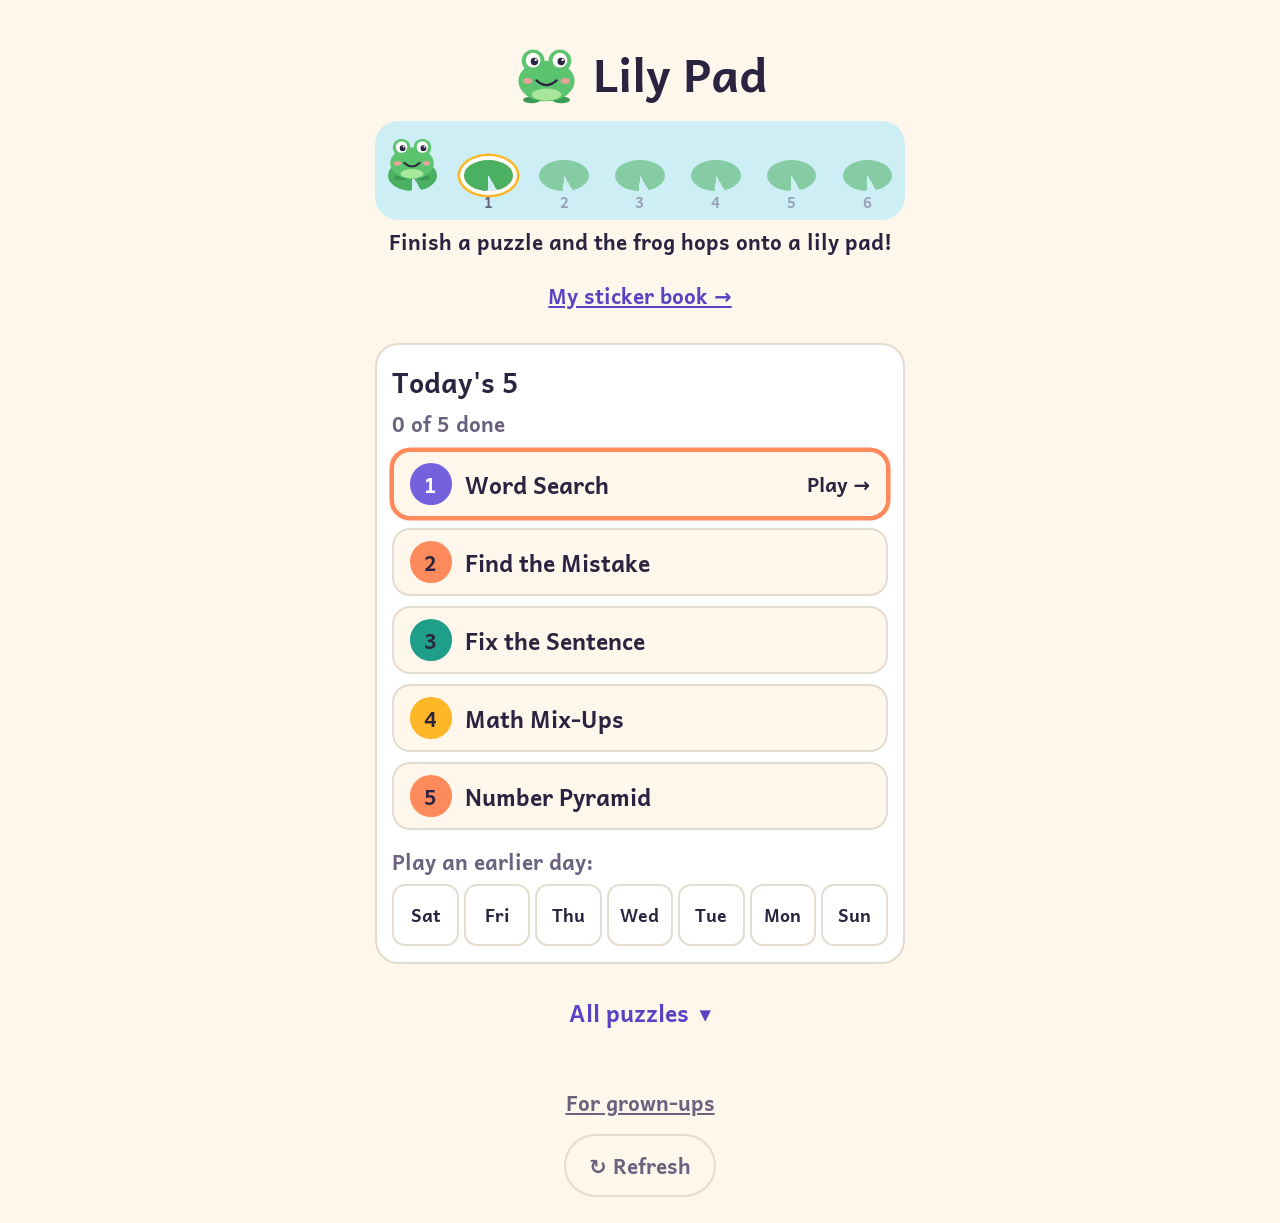
==== commit 9a942e0a: "Add a row to play any of the last 7 days Under Today's 5, a row of the 7 days before today opens tha" ====
--- a/index.html
+++ b/index.html
@@ -22,7 +22,7 @@
   </div>
   <script>
     // The splash shows once each time the app is opened, not on every page
-    // load (switching to yesterday's puzzles loads the page again).
+    // load (switching to an earlier day's puzzles loads the page again).
     try {
       if (sessionStorage.getItem('lily-pad-opened')) document.getElementById('splash').remove();
       else sessionStorage.setItem('lily-pad-opened', '1');
@@ -51,6 +51,9 @@
         <h2 class="today-title" id="today-title">Today's 5</h2>
         <p class="today-count" id="today-count"></p>
         <nav class="today-list" id="today-list" aria-label="Today's puzzles"></nav>
+        <!-- The last 7 days: tap one to play that day's puzzles. Filled in by app.js. -->
+        <p class="past-label">Play an earlier day:</p>
+        <nav class="past-days" id="past-days" aria-label="Earlier days"></nav>
       </section>
 
       <!-- Every puzzle, for free choice. Closed until tapped. -->
--- a/styles.css
+++ b/styles.css
@@ -94,6 +94,17 @@
   margin: 0;
 }
 
+/* A quick double tap is two taps, not "zoom in". */
+html {
+  touch-action: manipulation;
+}
+
+/* While a maze is showing, two fingers (or a finger and a resting hand)
+   don't pinch the page bigger. Scrolling up and down still works. */
+html.tracing {
+  touch-action: pan-y;
+}
+
 body {
   background: var(--bg);
   color: var(--text);
@@ -699,17 +710,9 @@
   border: 4px solid var(--text);
 }
 
-/* The Big Maze's card: the same picture with more, thinner walls. */
-.maze-art-big {
-  background:
-    linear-gradient(var(--text), var(--text)) 8px 0 / 2px 26px no-repeat,
-    linear-gradient(var(--text), var(--text)) 16px 14px / 2px 30px no-repeat,
-    linear-gradient(var(--text), var(--text)) 24px 0 / 2px 20px no-repeat,
-    linear-gradient(var(--text), var(--text)) 32px 12px / 2px 32px no-repeat,
-    linear-gradient(var(--text), var(--text)) 16px 12px / 18px 2px no-repeat,
-    linear-gradient(var(--text), var(--text)) 0 30px / 10px 2px no-repeat,
-    var(--surface);
-  border-width: 3px;
+/* Maze 2's card: the same picture, the other way round. */
+.maze-art-2 {
+  transform: scaleX(-1);
 }
 
 /* ---------- Letter Scramble ---------- */
@@ -865,11 +868,15 @@
   margin: 4px 0 8px;
 }
 
+/* The maze fills most of the screen: space is left at the sides (a tenth of
+   a phone's screen, at least 40px) and under the title, message, and Hint button
+   (about 270px). It can be wider than the app's column. `mazeRoom` in
+   src/app.js uses the same numbers. */
 .mz-grid {
-  --cell: min(calc((min(100vw, 440px) - 32px) / var(--size)), calc(58dvh / var(--size)), 56px);
+  --cell: min(calc((100vw - max(40px, 10vw)) / var(--cols)), calc((100dvh - 270px) / var(--rows)), 56px);
   --wall: max(1.5px, calc(var(--cell) * 0.12)); /* thin walls for small squares */
   display: grid;
-  grid-template-columns: repeat(var(--size), var(--cell));
+  grid-template-columns: repeat(var(--cols), var(--cell));
   grid-auto-rows: var(--cell);
   justify-content: center;
   margin: auto 0;
@@ -878,6 +885,14 @@
   -webkit-user-select: none;
 }
 
+/* A tablet has room to spare, so the maze keeps less of it free: 6% of the
+   width at the sides and 240px above and below. */
+@media (min-width: 700px) {
+  .mz-grid {
+    --cell: min(calc((100vw - max(40px, 6vw)) / var(--cols)), calc((100dvh - 240px) / var(--rows)), 56px);
+  }
+}
+
 .mz-cell {
   position: relative;
   background: var(--surface);
@@ -898,7 +913,7 @@
 }
 
 /* Start: a green dot. Goal: a star. Head of the path: a white dot. Each is
-   big enough to spot in a 30 by 30 maze, even if it spills over its square. */
+   big enough to spot in a maze with small squares, even if it spills over its square. */
 .mz-start::after,
 .mz-head:not(.mz-start)::before {
   content: "";
@@ -3503,6 +3518,43 @@
   font-size: 1.3rem;
 }
 
+/* The last 7 days, under Today's 5: one small button each. */
+.past-label {
+  margin: 12px 0 4px;
+  color: var(--muted);
+  font-weight: 700;
+}
+
+.past-days {
+  display: flex;
+  gap: 4px;
+}
+
+.past-day {
+  flex: 1;
+  min-height: 48px;
+  display: flex;
+  flex-direction: column;
+  align-items: center;
+  justify-content: center;
+  border: 2px solid var(--border);
+  border-radius: 10px;
+  color: var(--text);
+  font-weight: 700;
+  font-size: 0.85rem;
+  text-decoration: none;
+}
+
+.past-day[aria-current] {
+  border-color: var(--words-ink);
+  color: var(--words-ink);
+}
+
+.past-day-done {
+  font-size: 0.75rem;
+  color: var(--go);
+}
+
 .today-count {
   margin: 2px 0 8px;
   color: var(--muted);
@@ -3861,11 +3913,9 @@
     min-height: calc(100dvh / 1.3); /* still exactly one screen tall after zooming */
   }
 
-  /* The 30 by 30 maze uses the whole width of the tablet, not just the
-     column, so its paths are wide enough for a finger. (Sizes inside the
-     zoomed app are divided by 1.3.) */
+  /* The mazes: sizes inside the zoomed app are divided by 1.3. */
   .mz-grid {
-    --cell: min(calc((100vw / 1.3 - 32px) / var(--size)), calc(64dvh / 1.3 / var(--size)));
+    --cell: min(calc((100vw / 1.3 - max(40px, 6vw / 1.3)) / var(--cols)), calc((100dvh / 1.3 - 240px) / var(--rows)), 56px);
   }
 }
 
@@ -3879,3 +3929,459 @@
   line-height: 1.3;
   color: var(--words-ink);
 }
+
+/* ---------- Math Mix-Ups ---------- */
+/* Right answers use .grp-right (a teal ring and a check mark). */
+
+.mm-ask,
+.gi-ask {
+  margin: 4px 0 6px;
+  text-align: center;
+  font-size: 1.15rem;
+  font-weight: 700;
+}
+
+.mm-stage,
+.gi-stage {
+  display: flex;
+  flex-direction: column;
+  align-items: center;
+  gap: 10px;
+}
+
+/* The three shapes: each has its own color and its own outline. */
+.mm-shape {
+  display: inline-block;
+  width: 30px;
+  height: 30px;
+  vertical-align: middle;
+}
+
+.mm-triangle {
+  background: var(--words);
+  clip-path: polygon(50% 4%, 100% 96%, 0 96%);
+}
+
+.mm-circle {
+  border-radius: 50%;
+  background: var(--numbers);
+}
+
+.mm-square {
+  border-radius: 5px;
+  background: var(--here);
+}
+
+.mm-lines {
+  display: flex;
+  flex-direction: column;
+  gap: 8px;
+}
+
+.mm-line {
+  margin: 0;
+  font-size: 1.7rem;
+  font-weight: 800;
+  text-align: center;
+}
+
+.mm-line-ask {
+  padding-top: 8px;
+  border-top: 2px dashed var(--border);
+}
+
+/* The balance: two pans on a level bar, with a post in the middle. */
+.mm-scale {
+  display: flex;
+  align-items: flex-end;
+  justify-content: center;
+  gap: 0;
+  padding-bottom: 26px;
+  position: relative;
+}
+
+.mm-pan {
+  display: flex;
+  flex-wrap: wrap-reverse;
+  justify-content: center;
+  align-content: flex-start;
+  gap: 4px;
+  width: 132px;
+  min-height: 40px;
+  padding: 6px 6px 8px;
+  border-bottom: 5px solid var(--text);
+}
+
+.mm-pan .mm-shape {
+  width: 24px;
+  height: 24px;
+}
+
+.mm-post {
+  position: absolute;
+  left: 50%;
+  bottom: 0;
+  width: 0;
+  height: 0;
+  margin-left: -16px;
+  border-left: 16px solid transparent;
+  border-right: 16px solid transparent;
+  border-bottom: 26px solid var(--text);
+}
+
+.mm-note {
+  margin: 0;
+  font-size: 0.9rem;
+  color: var(--muted);
+}
+
+.mm-machine {
+  display: flex;
+  flex-direction: column;
+  gap: 8px;
+}
+
+.mm-run {
+  margin: 0;
+  display: flex;
+  align-items: center;
+  justify-content: center;
+  gap: 12px;
+  font-size: 1.5rem;
+  font-weight: 800;
+}
+
+.mm-box {
+  min-width: 64px;
+  padding: 6px 10px;
+  border: 2px solid var(--text);
+  border-radius: 10px;
+  background: var(--surface);
+  text-align: center;
+}
+
+.mm-box-ask {
+  border-style: dashed;
+  color: var(--numbers-ink);
+}
+
+/* The Mild / Spicy switch. The picked side is filled in and has a check mark. */
+.mm-heats {
+  display: flex;
+  justify-content: center;
+  gap: 8px;
+  margin: 0 0 4px;
+}
+
+.mm-heat {
+  min-width: 120px;
+  min-height: 48px;
+  padding: 4px 12px;
+  border: 2px solid var(--border);
+  border-radius: 999px;
+  background: var(--surface);
+  color: var(--text);
+  font: inherit;
+  font-size: 0.95rem;
+  font-weight: 700;
+}
+
+.mm-heat-on {
+  border-color: var(--words);
+  background: var(--words);
+  color: var(--white);
+}
+
+.mm-heat-on::after {
+  content: ' ✓';
+}
+
+.mm-pentagon {
+  background: var(--size-ink);
+  clip-path: polygon(50% 2%, 100% 38%, 81% 98%, 19% 98%, 0 38%);
+}
+
+.mm-hexagon {
+  background: var(--muted);
+  clip-path: polygon(25% 5%, 75% 5%, 100% 50%, 75% 95%, 25% 95%, 0 50%);
+}
+
+/* A number sentence with a dashed box for the missing number. */
+.mm-sentence {
+  margin: 14px 0;
+  font-size: 2rem;
+  font-weight: 800;
+  text-align: center;
+  white-space: nowrap;
+}
+
+.mm-blank {
+  display: inline-block;
+  min-width: 46px;
+  padding: 0 6px;
+  border: 3px dashed var(--numbers-ink);
+  border-radius: 10px;
+  color: var(--numbers-ink);
+}
+
+.mm-pattern {
+  display: flex;
+  justify-content: center;
+  gap: 6px;
+  margin: 10px 0;
+  font-size: 1.4rem;
+  font-weight: 800;
+}
+
+.mm-pattern .mm-box {
+  min-width: 46px;
+  padding: 8px 2px;
+}
+
+/* A shape made of small squares. */
+.mm-area {
+  display: grid;
+  grid-template-columns: repeat(var(--wide), 34px);
+  grid-auto-rows: 34px;
+  margin: 6px 0;
+}
+
+.mm-unit {
+  border: 2px solid var(--text);
+  margin: -1px;
+  background: var(--here);
+}
+
+.mm-group {
+  display: flex;
+  flex-wrap: wrap;
+  align-items: center;
+  justify-content: center;
+  gap: 10px;
+  max-width: 300px;
+  margin: 8px 0;
+  font-size: 1.4rem;
+  font-weight: 800;
+}
+
+.mm-group .mm-shape {
+  width: 44px;
+  height: 44px;
+}
+
+.mm-choices,
+.gi-choices {
+  display: flex;
+  justify-content: center;
+  gap: 10px;
+}
+
+.mm-choice,
+.gi-choice {
+  min-width: 72px;
+  font-size: 1.4rem;
+}
+
+/* Home card art: a triangle, a circle, and a square. */
+.mix-art {
+  display: flex;
+  align-items: center;
+  gap: 4px;
+}
+
+.mix-art i { width: 20px; height: 20px; background: var(--words); clip-path: polygon(50% 4%, 100% 96%, 0 96%); }
+.mix-art b { width: 18px; height: 18px; border-radius: 50%; background: var(--numbers); }
+.mix-art u { width: 17px; height: 17px; border-radius: 4px; background: var(--here); }
+
+/* ---------- Graph It ---------- */
+
+.gi-story { text-align: left; font-weight: 400; font-size: 1.05rem; line-height: 1.4; }
+.gi-do { margin: 0 0 6px; text-align: center; font-weight: 700; }
+
+.gi-graph { width: 100%; }
+
+.gi-title {
+  margin: 0 0 4px;
+  text-align: center;
+  font-size: 0.95rem;
+  font-weight: 700;
+  color: var(--muted);
+}
+
+/* The bar graph: numbers up the side, a line across for each one. */
+.gi-plot {
+  --row: 15px;
+  display: flex;
+  height: calc(var(--lines) * var(--row));
+  margin-top: 8px;
+}
+
+.gi-side {
+  display: flex;
+  flex-direction: column;
+  justify-content: space-between;
+  width: 26px;
+  margin: -7px 4px -7px 0;
+  font-size: 0.75rem;
+  font-weight: 700;
+  line-height: 14px;
+  text-align: right;
+  color: var(--muted);
+}
+
+.gi-bars {
+  flex: 1;
+  display: flex;
+  align-items: flex-end;
+  justify-content: space-around;
+  border-left: 2px solid var(--text);
+  border-bottom: 2px solid var(--text);
+  background: repeating-linear-gradient(to top, transparent 0 calc(var(--row) - 1px), var(--border) calc(var(--row) - 1px) var(--row));
+}
+
+.gi-column {
+  width: 44px;
+  height: 100%;
+  display: flex;
+  align-items: flex-end;
+}
+
+.gi-bar {
+  width: 100%;
+  border-radius: 5px 5px 0 0;
+  transition: height 150ms ease-out;
+}
+
+/* Each bar has its own color and its own pattern, so it isn't color alone. */
+.gi-bar-0 { background: var(--words); }
+.gi-bar-1 { background: repeating-linear-gradient(45deg, var(--numbers) 0 6px, var(--star) 6px 12px); }
+.gi-bar-2 { background: var(--here); }
+.gi-bar-3 { background: repeating-linear-gradient(0deg, var(--pad) 0 5px, var(--fun-ink) 5px 7px); }
+
+.gi-labels {
+  display: flex;
+  justify-content: space-around;
+  margin-left: 30px;
+  padding-top: 2px;
+}
+
+.gi-label {
+  width: 60px;
+  text-align: center;
+  font-size: 0.85rem;
+  font-weight: 700;
+}
+
+/* The picture graph: a row of lily pads for each thing, and a key. */
+.gi-row {
+  display: flex;
+  align-items: center;
+  gap: 5px;
+  min-height: 30px;
+  border-bottom: 1px solid var(--border);
+}
+
+.gi-row-name {
+  width: 68px;
+  font-size: 0.9rem;
+  font-weight: 700;
+  text-align: right;
+  padding-right: 4px;
+}
+
+.gi-picture {
+  display: inline-block;
+  width: 26px;
+  height: 18px;
+  border-radius: 50%;
+  background: var(--pad);
+  border: 2px solid var(--fun-ink);
+  vertical-align: middle;
+}
+
+.gi-key {
+  margin: 6px 0 0;
+  text-align: center;
+  font-weight: 800;
+}
+
+.gi-steppers {
+  display: flex;
+  justify-content: space-around;
+  width: 100%;
+  padding-left: 30px;
+}
+
+.gi-stepper { display: flex; gap: 4px; }
+
+.gi-step {
+  width: 44px;
+  min-height: 48px;
+  font-size: 1.4rem;
+}
+
+.gi-check { width: 100%; }
+
+/* The line graph. */
+.gi-line { width: min(100%, 300px); height: auto; }
+.gi-grid { stroke: var(--border); stroke-width: 1; }
+.gi-axis { fill: var(--text); font-size: 9px; font-weight: 700; text-anchor: middle; dominant-baseline: central; }
+.gi-axis-side { text-anchor: end; }
+.gi-path { fill: none; stroke: var(--words-ink); stroke-width: 2.5; stroke-linejoin: round; }
+.gi-dot { fill: var(--numbers); stroke: var(--text); stroke-width: 1.5; }
+
+/* The grid for "across 4, up 2": numbers along the bottom and up the side. */
+.gi-grid-spots {
+  display: grid;
+  grid-template-columns: repeat(var(--wide), 44px);
+  grid-auto-rows: 44px;
+}
+
+.gi-number {
+  display: grid;
+  place-items: center;
+  font-weight: 800;
+  color: var(--muted);
+}
+
+.gi-spot {
+  border: 1px solid var(--border);
+  background: var(--surface);
+  padding: 0;
+  cursor: pointer;
+  touch-action: manipulation;
+}
+
+/* Where the frog starts (level 3): a dot. Where it is: a green square with a check. */
+.gi-spot-from { background: radial-gradient(circle, var(--numbers) 0 30%, var(--surface) 34%); }
+
+.gi-spot-right {
+  background: var(--pad);
+  position: relative;
+}
+
+.gi-spot-right::after {
+  content: "✓";
+  position: absolute;
+  inset: 0;
+  display: grid;
+  place-items: center;
+  font-weight: 800;
+  color: var(--on-go);
+}
+
+/* Home card art: three bars. */
+.graph-art {
+  display: flex;
+  align-items: flex-end;
+  gap: 4px;
+  height: 36px;
+  padding: 0 4px;
+  border-left: 3px solid var(--text);
+  border-bottom: 3px solid var(--text);
+}
+
+.graph-art i { width: 9px; border-radius: 2px 2px 0 0; }
+.graph-art i:nth-child(1) { height: 16px; background: var(--words); }
+.graph-art i:nth-child(2) { height: 30px; background: var(--numbers); }
+.graph-art i:nth-child(3) { height: 22px; background: var(--here); }
